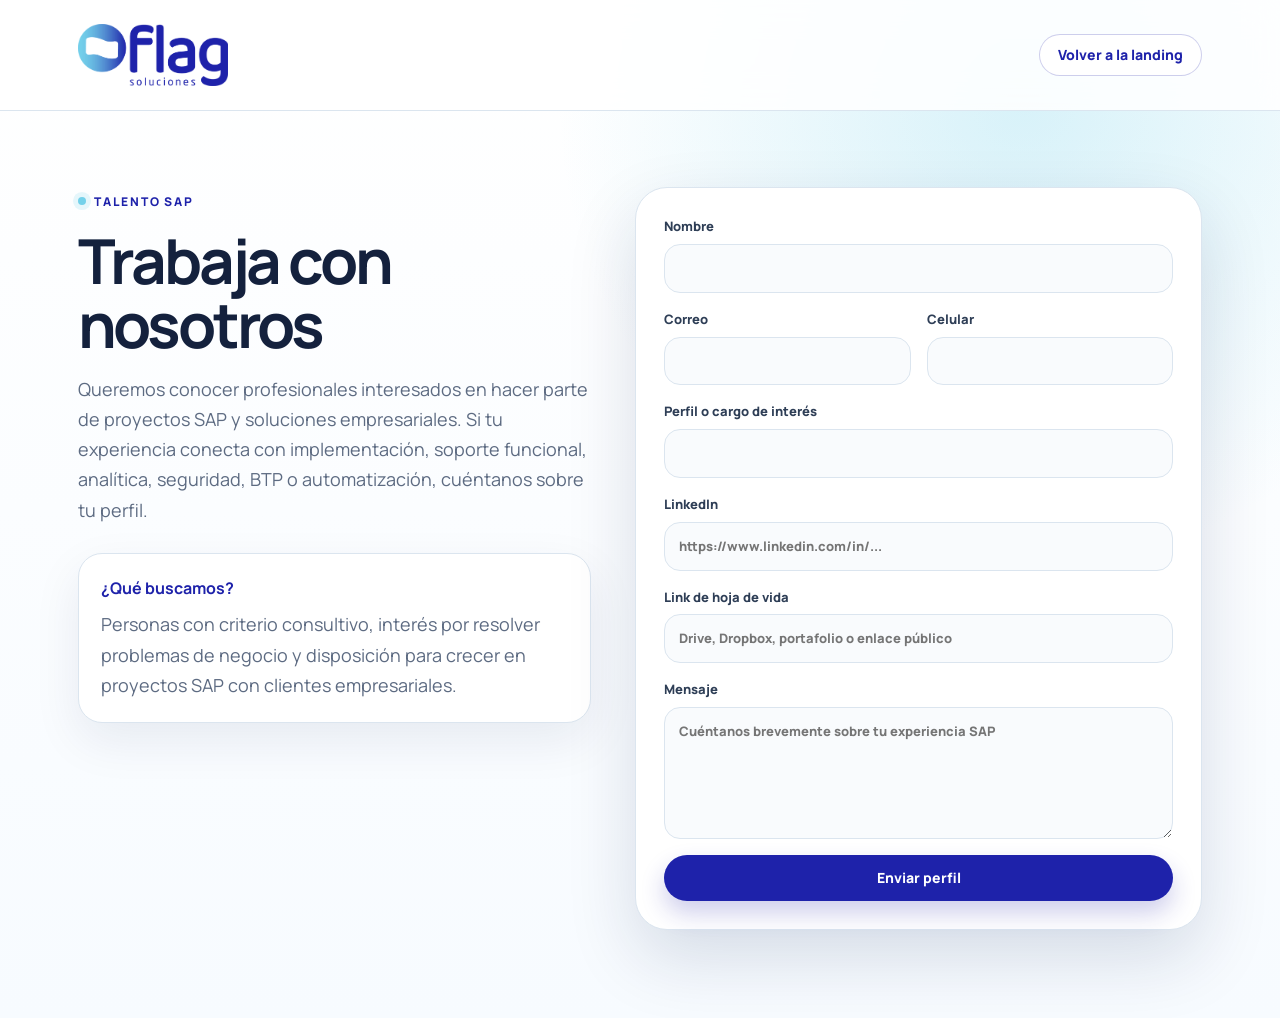
==== trabaja-con-nosotros.html @ 2772a0af "Refactor landing page, update copy & add assets Refactors the landing page structure and updates cop" ====
<!DOCTYPE html>
<html lang="es">
<head>
  <meta charset="UTF-8" />
  <meta name="viewport" content="width=device-width, initial-scale=1" />
  <title>Trabaja con nosotros | FLAG Soluciones</title>
  <meta name="description" content="Queremos conocer profesionales interesados en hacer parte de proyectos SAP y soluciones empresariales con FLAG Soluciones." />
  <meta name="theme-color" content="#1e22aa" />
  <link rel="icon" href="assets/flag-logo.png" />
  <link rel="preconnect" href="https://fonts.googleapis.com" />
  <link rel="preconnect" href="https://fonts.gstatic.com" crossorigin />
  <link href="https://fonts.googleapis.com/css2?family=Manrope:wght@400;500;600;700;800&display=swap" rel="stylesheet" />
  <link rel="stylesheet" href="styles.css" />
</head>
<body class="careers-page">
  <header class="careers-header">
    <div class="container">
      <a href="index.html" aria-label="Volver a FLAG Soluciones">
        <img src="assets/flag-logo.png" alt="FLAG Soluciones" />
      </a>
      <a class="btn btn-secondary btn-small" href="index.html#contacto">Volver a la landing</a>
    </div>
  </header>

  <main class="careers-hero">
    <div class="container careers-layout">
      <section class="careers-copy" aria-labelledby="careers-title">
        <span class="eyebrow">Talento SAP</span>
        <h1 id="careers-title">Trabaja con nosotros</h1>
        <p>
          Queremos conocer profesionales interesados en hacer parte de proyectos SAP y soluciones empresariales.
          Si tu experiencia conecta con implementación, soporte funcional, analítica, seguridad, BTP o automatización,
          cuéntanos sobre tu perfil.
        </p>
        <div class="careers-card">
          <strong>¿Qué buscamos?</strong>
          <p>
            Personas con criterio consultivo, interés por resolver problemas de negocio y disposición para crecer
            en proyectos SAP con clientes empresariales.
          </p>
        </div>
      </section>

      <form class="careers-form" id="careers-form">
        <label>
          Nombre
          <input name="nombre" required />
        </label>
        <div class="form-grid">
          <label>
            Correo
            <input type="email" name="correo" required />
          </label>
          <label>
            Celular
            <input name="celular" />
          </label>
        </div>
        <label>
          Perfil o cargo de interés
          <input name="perfil" required />
        </label>
        <label>
          LinkedIn
          <input name="linkedin" type="url" placeholder="https://www.linkedin.com/in/..." />
        </label>
        <label>
          Link de hoja de vida
          <input name="hojaVida" type="url" placeholder="Drive, Dropbox, portafolio o enlace público" />
        </label>
        <label>
          Mensaje
          <textarea name="mensaje" rows="5" placeholder="Cuéntanos brevemente sobre tu experiencia SAP"></textarea>
        </label>
        <div class="form-message success" id="careers-message" hidden>
          Gracias por compartir tu perfil. El equipo de FLAG revisará tu información.
        </div>
        <button class="btn btn-primary" type="submit">Enviar perfil</button>
      </form>
    </div>
  </main>

  <script>
    const form = document.getElementById("careers-form");
    const message = document.getElementById("careers-message");
    form.addEventListener("submit", (event) => {
      event.preventDefault();
      message.hidden = false;
      form.reset();
    });
  </script>
</body>
</html>
---- styles.css ----
/* FLAG Soluciones - Consultoría SAP landing */
:root{
  --brand-blue:#1e22aa;
  --brand-cyan:#74d1ea;
  --brand-orange:#fa6238;
  --brand-yellow:#f7b242;
  --ink:#14213d;
  --muted:#5d6b82;
  --soft:#f5f8fc;
  --soft-blue:#eef3ff;
  --soft-cyan:#eaf8fc;
  --white:#ffffff;
  --navy:#071b4d;
  --line:#dbe5ef;
  --shadow:0 18px 48px rgba(7,27,77,.08);
  --shadow-strong:0 28px 70px rgba(7,27,77,.14);
  --radius-lg:32px;
  --radius-md:22px;
  --container:1180px;
  --font:'Manrope','Inter',Arial,sans-serif;
  --gradient-brand:linear-gradient(135deg,var(--brand-blue),var(--brand-cyan));
  --shadow-soft:0 14px 36px rgba(7,27,77,.08);
  --shadow-elev:0 24px 60px rgba(7,27,77,.16);
  --radius-sm:14px;
}

*{box-sizing:border-box}
html{scroll-behavior:smooth}
body{
  margin:0;
  background:var(--white);
  color:var(--ink);
  font-family:var(--font);
  font-size:16px;
  line-height:1.6;
  overflow-x:hidden;
  -webkit-font-smoothing:antialiased;
}
body.menu-open{overflow:hidden}
img{max-width:100%;display:block}
a{color:inherit;text-decoration:none}
button,input,select,textarea{font:inherit}
button{border:0;background:none;color:inherit;cursor:pointer}

.container{max-width:var(--container);margin:0 auto;padding:0 28px}
.icon{width:20px;height:20px}
.icon-sm{width:15px;height:15px}
.list-icon{width:17px;height:17px;color:var(--brand-blue);flex:0 0 auto;margin-top:4px}

.eyebrow{
  display:inline-flex;
  width:max-content;
  align-items:center;
  gap:8px;
  color:var(--brand-blue);
  font-size:12px;
  font-weight:800;
  letter-spacing:.16em;
  text-transform:uppercase;
}
.eyebrow::before{
  content:"";
  width:8px;
  height:8px;
  border-radius:50%;
  background:var(--brand-cyan);
  box-shadow:0 0 0 5px rgba(116,209,234,.18);
}

.btn{
  display:inline-flex;
  align-items:center;
  justify-content:center;
  gap:9px;
  min-height:46px;
  padding:12px 22px;
  border-radius:999px;
  font-weight:800;
  font-size:14px;
  transition:transform .2s ease,box-shadow .2s ease,background .2s ease,border-color .2s ease;
  white-space:nowrap;
}
.btn:hover{transform:translateY(-2px)}
.btn:hover .icon-sm{transform:translateX(3px)}
.btn .icon-sm{transition:transform .2s ease}
.btn-primary{
  background:var(--brand-blue);
  color:#fff;
  box-shadow:0 12px 24px rgba(30,34,170,.22);
}
.btn-primary:hover{background:#14178d;box-shadow:0 20px 40px rgba(30,34,170,.32)}
.btn-secondary{
  background:#fff;
  color:var(--brand-blue);
  border:1px solid rgba(30,34,170,.22);
}
.btn-secondary:hover{border-color:var(--brand-blue);box-shadow:0 12px 24px rgba(7,27,77,.07)}
.btn-small{min-height:40px;padding:9px 18px}

.site-header{
  position:sticky;
  top:0;
  z-index:50;
  background:rgba(255,255,255,.88);
  backdrop-filter:blur(18px);
  border-bottom:1px solid rgba(219,229,239,.58);
  transition:box-shadow .2s ease,background .2s ease;
}
.site-header.is-scrolled{background:rgba(255,255,255,.95);box-shadow:0 10px 30px rgba(7,27,77,.06)}
.header-inner{
  display:flex;
  align-items:center;
  justify-content:space-between;
  gap:24px;
  min-height:74px;
}
.brand{display:inline-flex;align-items:center;flex:0 0 auto}
.brand img{width:152px;height:auto}
.desktop-nav{
  display:flex;
  align-items:center;
  justify-content:center;
  gap:4px;
  flex:1;
}
.desktop-nav a{
  padding:10px 13px;
  border-radius:999px;
  color:#4c5a70;
  font-size:14px;
  font-weight:750;
  transition:background .2s ease,color .2s ease;
}
.desktop-nav a:hover{background:var(--soft-blue);color:var(--brand-blue)}
.header-actions{display:flex;align-items:center;gap:10px}
.menu-button{
  display:none;
  width:42px;
  height:42px;
  border:1px solid var(--line);
  border-radius:14px;
  background:#fff;
  align-items:center;
  justify-content:center;
}
.mobile-panel{
  position:fixed;
  inset:0;
  z-index:80;
  display:flex;
  flex-direction:column;
  gap:28px;
  padding:26px;
  background:linear-gradient(145deg,var(--navy),var(--brand-blue));
  color:#fff;
  transform:translateX(100%);
  transition:transform .25s ease;
  pointer-events:none;
}
.mobile-panel.is-open{transform:translateX(0);pointer-events:auto}
.mobile-panel-head{display:flex;align-items:center;justify-content:space-between}
.mobile-panel-head img{width:142px;filter:brightness(0) invert(1)}
.mobile-panel nav{display:flex;flex-direction:column;gap:4px}
.mobile-panel nav a{
  padding:15px 4px;
  border-bottom:1px solid rgba(255,255,255,.12);
  font-size:24px;
  font-weight:800;
}

.hero-section{
  position:relative;
  overflow:hidden;
  padding:96px 0 88px;
  background:
    radial-gradient(ellipse 80% 55% at 96% 12%, rgba(116,209,234,.26), transparent 50%),
    radial-gradient(ellipse 50% 70% at 2% 90%, rgba(30,34,170,.09), transparent 50%),
    #fff;
}
.hero-soft-grid{
  position:absolute;
  inset:0;
  background-image:linear-gradient(rgba(30,34,170,.032) 1px,transparent 1px),linear-gradient(90deg,rgba(30,34,170,.032) 1px,transparent 1px);
  background-size:56px 56px;
  mask-image:linear-gradient(180deg,#000,transparent 72%);
  pointer-events:none;
}
.hero-layout{
  position:relative;
  display:grid;
  grid-template-columns:minmax(0,1.08fr) minmax(360px,.92fr);
  gap:60px;
  align-items:center;
}
.hero-layout > *,
.solutions-layout > *,
.about-layout > *,
.contact-layout > *,
.careers-layout > *{min-width:0}
.hero-copy h1{
  margin:18px 0 22px;
  font-size:clamp(42px,5.2vw,68px);
  line-height:1.02;
  letter-spacing:-.05em;
  max-width:850px;
  overflow-wrap:break-word;
}
.hero-copy p{
  max-width:650px;
  margin:0;
  color:var(--muted);
  font-size:19px;
  line-height:1.65;
}
.brand-seal{
  display:inline-flex;
  margin-top:22px;
  padding:8px 14px;
  border-radius:999px;
  background:#fff;
  border:1px solid rgba(116,209,234,.55);
  color:var(--brand-blue);
  font-weight:800;
  box-shadow:0 12px 34px rgba(7,27,77,.06);
}
.hero-ctas{display:flex;gap:12px;flex-wrap:wrap;margin:32px 0 28px}
.trust-row{
  display:flex;
  flex-wrap:wrap;
  gap:8px;
  margin-bottom:0;
}
.trust-row span{
  display:inline-flex;
  align-items:center;
  padding:7px 12px;
  border-radius:10px;
  background:var(--soft);
  border:1px solid var(--line);
  color:#35445d;
  font-size:12.5px;
  font-weight:800;
}

.hero-visual{
  position:relative;
  display:flex;
  flex-direction:column;
  gap:12px;
  min-width:0;
  padding:26px;
  border-radius:32px;
  background:
    radial-gradient(circle at 88% 16%,rgba(116,209,234,.34),transparent 38%),
    radial-gradient(circle at 10% 88%,rgba(30,34,170,.10),transparent 46%),
    linear-gradient(155deg,#e8f2ff 0%,#f0f7ff 55%,#e6f4ff 100%);
  border:1.5px solid rgba(30,34,170,.14);
  box-shadow:0 32px 80px rgba(7,27,77,.12),0 0 0 1px rgba(116,209,234,.18);
  overflow:hidden;
}
.hero-visual::before{
  content:"";
  position:absolute;
  inset:0;
  background-image:linear-gradient(rgba(30,34,170,.04) 1px,transparent 1px),linear-gradient(90deg,rgba(30,34,170,.04) 1px,transparent 1px);
  background-size:44px 44px;
  mask-image:radial-gradient(ellipse at 60% 30%,#000 16%,transparent 68%);
  pointer-events:none;
}
.hero-visual::after{
  content:"";
  position:absolute;
  left:14px;
  right:14px;
  top:0;
  height:3px;
  background:linear-gradient(90deg,var(--brand-blue),var(--brand-cyan) 60%,rgba(116,209,234,.3));
  pointer-events:none;
}
.hero-pillar-card{
  position:relative;
  z-index:1;
  display:flex;
  align-items:flex-start;
  gap:16px;
  padding:18px 20px;
  border-radius:20px;
  background:#fff;
  border:1px solid rgba(30,34,170,.10);
  box-shadow:0 6px 24px rgba(7,27,77,.09),0 1px 3px rgba(7,27,77,.06);
  transition:transform .22s ease,box-shadow .22s ease,border-color .22s ease;
}
.hero-pillar-card:hover{
  transform:translateX(5px);
  border-color:rgba(30,34,170,.22);
  box-shadow:0 14px 40px rgba(7,27,77,.14);
}
.pillar-ico{
  display:flex;
  align-items:center;
  justify-content:center;
  width:44px;
  height:44px;
  border-radius:14px;
  background:var(--soft-blue);
  color:var(--brand-blue);
  flex:0 0 auto;
}
.pillar-ico.cyan{background:var(--soft-cyan);color:#1396b7}
.pillar-ico.spark{
  background:linear-gradient(135deg,var(--brand-blue),#3036d4);
  color:#fff;
}
.pillar-t{
  color:var(--ink);
  font-size:15px;
  font-weight:900;
  line-height:1.2;
}
.pillar-s{
  margin-top:5px;
  color:var(--muted);
  font-size:13px;
  line-height:1.58;
}
.hero-solutions-strip{
  position:relative;
  z-index:1;
  display:flex;
  flex-wrap:wrap;
  gap:8px;
  padding:14px 16px;
  border-radius:16px;
  background:rgba(255,255,255,.68);
  border:1px solid rgba(30,34,170,.12);
  backdrop-filter:blur(8px);
}
.hero-solutions-strip span{
  padding:5px 11px;
  border-radius:999px;
  background:rgba(30,34,170,.07);
  border:1px solid rgba(30,34,170,.14);
  color:var(--brand-blue);
  font-size:12px;
  font-weight:800;
  transition:background .2s ease,border-color .2s ease;
}
.hero-solutions-strip span:hover{background:var(--brand-blue);border-color:var(--brand-blue);color:#fff}
.dash{
  position:relative;
  z-index:2;
  border:1px solid rgba(219,229,239,.88);
  background:rgba(255,255,255,.9);
  box-shadow:0 26px 70px rgba(7,27,77,.16);
  backdrop-filter:blur(18px);
}
.dash-main{
  width:min(100%,470px);
  margin:18px auto 0;
  padding:22px;
  border-radius:32px;
  overflow:hidden;
}
.dash-main::before{
  content:"";
  position:absolute;
  inset:0 0 auto;
  height:5px;
  background:linear-gradient(90deg,var(--brand-blue),var(--brand-cyan),var(--brand-yellow));
}
.dash-head{
  display:flex;
  align-items:flex-start;
  justify-content:space-between;
  gap:16px;
}
.dash-kicker{
  color:var(--brand-blue);
  font-size:11px;
  font-weight:900;
  letter-spacing:.16em;
  text-transform:uppercase;
}
.dash-title{
  margin-top:6px;
  color:var(--navy);
  font-size:24px;
  line-height:1.08;
  font-weight:900;
  letter-spacing:-.04em;
}
.dash-sub{
  margin-top:6px;
  color:#647089;
  font-size:12px;
  font-weight:800;
}
.dash-dots{
  display:flex;
  gap:6px;
  padding-top:4px;
}
.dash-dots span{
  width:8px;
  height:8px;
  border-radius:999px;
  background:#cbd7e6;
}
.dash-dots span:nth-child(1){background:var(--brand-orange)}
.dash-dots span:nth-child(2){background:var(--brand-yellow)}
.dash-dots span:nth-child(3){background:var(--brand-cyan)}
.dash-tabs{
  display:grid;
  grid-template-columns:repeat(4,1fr);
  gap:8px;
  margin:20px 0 18px;
}
.dash-tab{
  display:flex;
  align-items:center;
  justify-content:center;
  min-height:34px;
  border-radius:999px;
  background:#eef5fb;
  color:#4d5c74;
  font-size:11px;
  font-weight:900;
}
.dash-tab.on{
  background:linear-gradient(135deg,var(--brand-blue),#2d31cf);
  color:#fff;
  box-shadow:0 12px 24px rgba(30,34,170,.24);
}
.dash-chart{
  position:relative;
  min-height:232px;
  border-radius:28px;
  background:
    radial-gradient(circle at 78% 24%,rgba(116,209,234,.34),transparent 28%),
    linear-gradient(145deg,#10168a 0%,#071b4d 100%);
  border:1px solid rgba(116,209,234,.28);
  overflow:hidden;
  box-shadow:inset 0 1px 0 rgba(255,255,255,.14);
}
.dash-grid-lines{
  position:absolute;
  inset:0;
  background-image:
    linear-gradient(rgba(255,255,255,.08) 1px,transparent 1px),
    linear-gradient(90deg,rgba(255,255,255,.08) 1px,transparent 1px);
  background-size:42px 42px;
  mask-image:radial-gradient(circle at 50% 50%,#000,transparent 88%);
}
.dash-area-chart{
  position:absolute;
  inset:0;
  width:100%;
  height:100%;
  z-index:1;
}
.dash-area-labels{
  position:absolute;
  bottom:14px;
  left:0;
  right:0;
  display:flex;
  justify-content:space-around;
  padding:0 16px;
  z-index:2;
}
.dash-area-labels span{
  font-size:9px;
  font-weight:900;
  color:rgba(255,255,255,.7);
  letter-spacing:.1em;
  text-transform:uppercase;
}
.dash-rows{
  position:absolute;
  left:24px;
  bottom:24px;
  display:flex;
  align-items:flex-end;
  gap:12px;
  width:48%;
  height:150px;
}
.dash-bar{
  width:24px;
  border-radius:999px 999px 10px 10px;
  background:linear-gradient(180deg,#fff,var(--brand-cyan));
  box-shadow:0 0 28px rgba(116,209,234,.35);
  animation:dashRise .7s ease both;
}
.dash-bar.cyan{background:linear-gradient(180deg,var(--brand-cyan),#3b7cff)}
.dash-orbit{
  position:absolute;
  right:26px;
  top:34px;
  width:172px;
  height:172px;
  border-radius:50%;
  border:1px dashed rgba(255,255,255,.36);
}
.dash-orbit::before{
  content:"";
  position:absolute;
  inset:30px;
  border-radius:50%;
  border:1px solid rgba(116,209,234,.28);
}
.dash-orbit span{
  position:absolute;
  left:50%;
  top:50%;
  transform:translate(-50%,-50%);
  display:flex;
  align-items:center;
  justify-content:center;
  width:74px;
  height:74px;
  border-radius:25px;
  background:#fff;
  color:var(--brand-blue);
  font-weight:900;
  box-shadow:0 18px 34px rgba(0,0,0,.2);
}
.dash-orbit i{
  position:absolute;
  left:var(--x);
  top:var(--y);
  transform:translate(-50%,-50%);
  display:inline-flex;
  align-items:center;
  justify-content:center;
  min-width:48px;
  min-height:30px;
  padding:0 10px;
  border-radius:999px;
  background:rgba(255,255,255,.94);
  color:var(--brand-blue);
  font-size:10px;
  font-style:normal;
  font-weight:900;
  box-shadow:0 12px 28px rgba(0,0,0,.18);
}
.dash-legend{
  display:grid;
  grid-template-columns:1fr 1fr;
  gap:10px;
  margin-top:14px;
}
.dash-legend span{
  display:flex;
  align-items:center;
  min-height:42px;
  padding:10px 12px;
  border-radius:16px;
  background:#f3f8fd;
  color:#31405a;
  font-size:12px;
  font-weight:850;
}
.float{
  position:absolute;
  z-index:3;
  display:flex;
  align-items:center;
  gap:12px;
  width:max-content;
  max-width:290px;
  padding:14px 16px;
  border-radius:22px;
  background:rgba(255,255,255,.94);
  border:1px solid rgba(219,229,239,.9);
  box-shadow:0 22px 56px rgba(7,27,77,.16);
  backdrop-filter:blur(18px);
}
.float-1{left:-22px;top:18px;animation:floatIn .55s ease both}
.float-2{right:-18px;top:118px;animation:floatIn .55s .12s ease both}
.float-3{right:28px;bottom:-24px;animation:floatIn .55s .24s ease both}
.float-ico{
  display:flex;
  align-items:center;
  justify-content:center;
  width:42px;
  height:42px;
  border-radius:16px;
  background:var(--soft-cyan);
  color:var(--brand-blue);
  flex:0 0 auto;
}
.float-ico.ok{
  background:linear-gradient(135deg,#eaf8fc,#ffffff);
  color:#1396b7;
}
.float-ico.warn{
  background:#fff5ec;
  color:var(--brand-orange);
}
.float-ico.ai{
  background:linear-gradient(135deg,var(--brand-blue),#2d31cf);
  color:#fff;
}
.float-t{
  color:var(--navy);
  font-size:13px;
  font-weight:900;
  line-height:1.2;
}
.float-s{
  margin-top:2px;
  color:#68758d;
  font-size:11px;
  font-weight:750;
}
.float-content{flex:1;min-width:0}
.float-bar{
  height:7px;
  margin-top:8px;
  border-radius:999px;
  background:#e6eef7;
  overflow:hidden;
}
.float-bar i{
  display:block;
  width:72%;
  height:100%;
  border-radius:inherit;
  background:linear-gradient(90deg,var(--brand-blue),var(--brand-cyan));
}
.hero-particles{
  position:absolute;
  inset:0;
  pointer-events:none;
  overflow:hidden;
  z-index:0;
}
.particle{
  position:absolute;
  border-radius:50%;
  animation:particleFloat var(--dur,5s) ease-in-out infinite var(--delay,0s);
}
.particle.p1{width:8px;height:8px;background:rgba(116,209,234,.42);top:18%;left:10%;--dur:5.2s;box-shadow:0 0 10px rgba(116,209,234,.5)}
.particle.p2{width:5px;height:5px;background:rgba(30,34,170,.28);top:65%;left:6%;--dur:6.8s;--delay:.9s}
.particle.p3{width:10px;height:10px;background:rgba(116,209,234,.22);top:42%;left:28%;--dur:7.1s;--delay:1.7s}
.particle.p4{width:6px;height:6px;background:rgba(30,34,170,.22);top:75%;right:18%;--dur:5.9s;--delay:2.6s}
.particle.p5{width:9px;height:9px;background:rgba(116,209,234,.30);top:12%;right:24%;--dur:6.4s;--delay:.4s;box-shadow:0 0 8px rgba(116,209,234,.4)}
.particle.p6{width:4px;height:4px;background:rgba(247,178,66,.45);top:52%;right:12%;--dur:4.9s;--delay:3.3s;box-shadow:0 0 6px rgba(247,178,66,.5)}
.particle.p7{width:7px;height:7px;background:rgba(116,209,234,.18);top:85%;left:42%;--dur:6.0s;--delay:1.1s}
.particle.p8{width:3px;height:3px;background:rgba(30,34,170,.35);top:30%;right:42%;--dur:8.2s;--delay:2.0s}
@keyframes particleFloat{
  0%,100%{transform:translateY(0) scale(1)}
  50%{transform:translateY(-18px) scale(1.12)}
}
.sr-init{
  opacity:0;
  transform:translateY(18px);
  transition:opacity .58s ease,transform .58s ease;
}
.sr-vis{opacity:1;transform:none}
.sr-init:nth-child(2){transition-delay:.10s}
.sr-init:nth-child(3){transition-delay:.20s}
.sr-init:nth-child(4){transition-delay:.30s}
.sr-init:nth-child(5){transition-delay:.40s}
.sr-init:nth-child(6){transition-delay:.50s}
@keyframes dashRise{
  from{transform:scaleY(.35);transform-origin:bottom;opacity:.35}
  to{transform:scaleY(1);transform-origin:bottom;opacity:1}
}
@keyframes floatIn{
  from{opacity:0;transform:translateY(12px) scale(.96)}
  to{opacity:1;transform:none}
}

.partner-section{
  position:relative;
  padding:40px 0 52px;
  overflow:hidden;
}
.partner-bg{
  pointer-events:none;
  position:absolute;
  inset:0;
  background:
    radial-gradient(ellipse 100% 80% at 20% 0%, rgba(116,209,234,.18), transparent 50%),
    radial-gradient(ellipse 80% 60% at 100% 100%, rgba(30,34,170,.06), transparent 45%),
    #f7fbff;
}
.partner-card{
  position:relative;
  z-index:1;
  display:grid;
  max-width:640px;
  margin:0 auto;
  grid-template-columns:minmax(0,168px) minmax(0,1fr);
  gap:22px 28px;
  align-items:center;
  background:#fff;
  border:1px solid rgba(30,34,170,.14);
  border-radius:26px;
  box-shadow:0 24px 64px rgba(7,27,77,.13),0 0 0 1px rgba(30,34,170,.06);
  padding:22px 24px;
}
.partner-card::before {
  content: "";
  position: absolute;
  left: 10px;
  right: 10px;
  top: 0px;
  height: 5px;
  border-radius: 26px 26px 0 0;
  background: linear-gradient(90deg, var(--brand-blue), var(--brand-cyan) 60%, var(--brand-yellow));
  opacity: .88;
}
.partner-visual{
  display:flex;
  align-items:center;
  justify-content:center;
}
.partner-badge{
  display:flex;
  width:100%;
  min-height:0;
  flex-direction:column;
  align-items:center;
  justify-content:center;
  border-radius:18px;
  background:linear-gradient(165deg,#fff 0%,#f4f8ff 100%);
  border:1px solid rgba(219,229,239,.95);
  padding:14px 12px;
  box-shadow:0 8px 24px rgba(7,27,77,.06);
  text-align:center;
}
@media (prefers-reduced-motion:no-preference){
  .partner-badge{
    transition:transform .2s ease,box-shadow .2s ease;
  }
  .partner-badge:hover{
    transform:translateY(-2px);
    box-shadow:0 14px 32px rgba(7,27,77,.09);
  }
}
.partner-badge img{
  width:100%;
  max-width:148px;
  height:auto;
  object-fit:contain;
}
.partner-section .partner-copy h2{
  margin:8px 0 10px;
  font-size:clamp(24px,2.6vw,34px);
  line-height:1.1;
  letter-spacing:-.035em;
}
.partner-section .partner-copy p{
  font-size:15px;
  line-height:1.62;
}
.partner-copy h2,.section-heading h2,.about-copy h2,.contact-copy h2{
  margin:12px 0 14px;
  font-size:clamp(30px,3.5vw,48px);
  line-height:1.08;
  letter-spacing:-.04em;
}
.partner-copy p,.section-heading p,.about-copy p,.contact-copy p{
  margin:0;
  color:var(--muted);
  font-size:17px;
  line-height:1.68;
}

.section{padding:88px 0}
.whyflag-section{
  position:relative;
  background:
    radial-gradient(ellipse 80% 55% at 5% 10%,rgba(116,209,234,.18),transparent 48%),
    radial-gradient(ellipse 60% 70% at 95% 95%,rgba(116,209,234,.12),transparent 52%),
    linear-gradient(160deg,#071b4d 0%,#1e22aa 50%,#0a1460 100%);
  color:#fff;
}
.whyflag-section::before{
  content:"";
  position:absolute;
  inset:0;
  background-image:linear-gradient(rgba(255,255,255,.05) 1px,transparent 1px),linear-gradient(90deg,rgba(255,255,255,.05) 1px,transparent 1px);
  background-size:52px 52px;
  mask-image:radial-gradient(ellipse at 50% 50%,#000 22%,transparent 75%);
  pointer-events:none;
}
.whyflag-section .section-heading{position:relative}
.whyflag-section .section-heading h2{color:#fff}
.whyflag-section .section-heading p{color:rgba(255,255,255,.72)}
.whyflag-section .eyebrow{color:var(--brand-cyan)}
.whyflag-section .eyebrow::before{background:var(--brand-cyan);box-shadow:0 0 0 5px rgba(116,209,234,.22)}
.whyflag-grid{
  display:grid;
  grid-template-columns:repeat(3,1fr);
  gap:24px;
}
.whyflag-card{
  position:relative;
  overflow:hidden;
  padding:32px 28px;
  border-radius:24px;
  background:rgba(255,255,255,.08);
  border:1px solid rgba(255,255,255,.14);
  box-shadow:0 4px 20px rgba(0,0,0,.12);
  transition:transform .22s ease,box-shadow .22s ease,background .22s ease,border-color .22s ease;
}
.whyflag-card::before{
  content:"";
  position:absolute;
  left:0;
  right:0;
  top:0;
  height:3px;
  border-radius:24px 24px 0 0;
  background:linear-gradient(90deg,var(--brand-cyan),rgba(255,255,255,.3));
  opacity:.7;
  transition:opacity .22s ease;
}
.whyflag-card h3{color:#fff;margin:0 0 12px;font-size:21px;letter-spacing:-.025em;line-height:1.2}
.whyflag-card p{margin:0;color:rgba(255,255,255,.70);font-size:15px;line-height:1.68}
.whyflag-card:hover{
  transform:translateY(-4px);
  background:rgba(255,255,255,.13);
  border-color:rgba(116,209,234,.40);
  box-shadow:0 20px 52px rgba(0,0,0,.24);
}
.whyflag-card:hover::before{opacity:1}
.whyflag-ico{
  width:52px;
  height:52px;
  display:flex;
  align-items:center;
  justify-content:center;
  border-radius:16px;
  background:rgba(255,255,255,.14);
  color:#fff;
  margin-bottom:20px;
}
.whyflag-card:nth-child(2) .whyflag-ico{background:rgba(116,209,234,.22);color:var(--brand-cyan)}
.whyflag-card:nth-child(3) .whyflag-ico{background:rgba(255,255,255,.18);color:#fff}
.whyflag-ico{
  width:52px;
  height:52px;
  display:flex;
  align-items:center;
  justify-content:center;
  border-radius:16px;
  background:var(--soft-blue);
  color:var(--brand-blue);
  margin-bottom:20px;
}
.whyflag-card h3{margin:0 0 12px;font-size:21px;letter-spacing:-.025em;line-height:1.2}
.whyflag-card p{margin:0;color:var(--muted);font-size:15px;line-height:1.68}
.section-heading{
  max-width:780px;
  margin:0 auto 44px;
  text-align:center;
}
.solutions-section{background:#fff}
.solutions-layout{
  display:grid;
  grid-template-columns:330px 1fr;
  gap:26px;
  align-items:stretch;
}
.solution-tabs{
  display:flex;
  flex-direction:column;
  gap:10px;
}
.solution-tabs button{
  position:relative;
  width:100%;
  text-align:left;
  padding:17px 18px;
  border-radius:20px;
  background:#fff;
  border:1px solid var(--line);
  transition:background .2s ease,border-color .2s ease,transform .2s ease,box-shadow .2s ease;
}
.solution-tabs button:hover{transform:translateY(-2px);box-shadow:0 12px 26px rgba(7,27,77,.06)}
.solution-tabs button.is-active{
  background:var(--brand-blue);
  border-color:var(--brand-blue);
  color:#fff;
  box-shadow:0 16px 34px rgba(30,34,170,.24);
}
.solution-tabs button.is-active::after{
  content:"";
  position:absolute;
  right:18px;
  top:50%;
  transform:translateY(-50%);
  width:6px;
  height:6px;
  border-radius:50%;
  background:var(--brand-cyan);
  box-shadow:0 0 0 4px rgba(116,209,234,.28);
}
.solution-tabs span{display:block;font-weight:900;font-size:16px}
.solution-tabs small{display:block;margin-top:3px;color:inherit;opacity:.72;font-weight:700}
.solution-detail{
  position:relative;
  isolation:isolate;
  overflow:hidden;
  min-height:590px;
  padding:34px;
  border-radius:32px;
  background:
    radial-gradient(circle at top right,rgba(116,209,234,.24),transparent 30%),
    linear-gradient(180deg,#fff,#f8fbff);
  border:1px solid var(--line);
  box-shadow:var(--shadow);
}
.solution-detail::before{
  content:"";
  position:absolute;
  inset:18px 18px auto auto;
  width:190px;
  height:190px;
  border-radius:44px;
  background:linear-gradient(135deg,rgba(30,34,170,.16),rgba(116,209,234,.18));
  filter:blur(.2px);
  transform:rotate(8deg);
  z-index:-1;
}
.solution-detail > *{position:relative;z-index:1}
.solution-detail-top span{
  display:inline-flex;
  padding:6px 11px;
  border-radius:999px;
  background:var(--soft-cyan);
  color:var(--brand-blue);
  font-size:12px;
  font-weight:850;
}
.solution-detail h3{
  margin:18px 0 12px;
  font-size:38px;
  line-height:1.08;
  letter-spacing:-.04em;
}
.solution-detail p{margin:0;color:var(--muted);font-size:17px}
.solution-columns{
  display:grid;
  grid-template-columns:1fr 1fr;
  gap:28px;
  margin-top:32px;
}
.solution-columns h4,.accelerator-detail h4{
  margin:0 0 14px;
  font-size:14px;
  color:#293950;
  letter-spacing:.08em;
  text-transform:uppercase;
}
.check-list{
  list-style:none;
  padding:0;
  margin:0;
  display:flex;
  flex-direction:column;
  gap:10px;
}
.check-list li{
  display:flex;
  align-items:flex-start;
  gap:10px;
  color:#35445d;
  font-weight:700;
}
.chip-list{
  display:flex;
  flex-wrap:wrap;
  gap:8px;
}
.chip-list span{
  display:inline-flex;
  padding:8px 11px;
  border-radius:999px;
  background:#fff;
  border:1px solid var(--line);
  color:#34445d;
  font-size:13px;
  font-weight:800;
}
.chip-list.subtle span{background:var(--soft);font-weight:750}
.tool-box{
  margin-top:22px;
  padding:18px;
  border-radius:20px;
  background:#fff;
  border:1px solid var(--line);
}
.tool-box strong{color:var(--brand-blue);font-size:13px}
.tool-box p{font-size:14px;margin-top:5px}
.inline-link{
  display:inline-flex;
  align-items:center;
  gap:8px;
  margin-top:30px;
  color:var(--brand-blue);
  font-weight:900;
}
.solution-summary-grid{
  display:grid;
  grid-template-columns:repeat(5,1fr);
  gap:12px;
  margin-top:24px;
}
.solution-summary-card{
  text-align:left;
  min-height:156px;
  padding:18px;
  border-radius:22px;
  background:#fff;
  border:1px solid var(--line);
  transition:transform .2s ease,box-shadow .2s ease,border-color .2s ease;
}
.solution-summary-card:hover{transform:translateY(-3px);box-shadow:var(--shadow);border-color:rgba(30,34,170,.22)}
.solution-summary-card strong{display:block;color:var(--brand-blue);font-size:15px;line-height:1.25}
.solution-summary-card span{display:block;margin-top:10px;color:var(--muted);font-size:13px;line-height:1.45}

.services-section{background:linear-gradient(180deg,#eef3ff 0%,#f0f6ff 50%,#eef3ff 100%)}
.services-grid{
  display:grid;
  grid-template-columns:repeat(3,1fr);
  gap:20px;
}
.service-card{
  padding:26px;
  border-radius:28px;
  background:#fff;
  border:1px solid rgba(30,34,170,.09);
  box-shadow:0 6px 24px rgba(7,27,77,.07);
  transition:transform .24s ease,box-shadow .24s ease,border-color .24s ease;
  will-change:transform;
}
.service-card:hover{
  transform:translateY(-6px) scale(1.012);
  box-shadow:0 24px 56px rgba(7,27,77,.12);
  border-color:rgba(30,34,170,.20);
}
.service-card:hover .service-icon{transform:scale(1.12) rotate(-4deg);transition:transform .28s ease}
.service-icon{
  width:54px;
  height:54px;
  display:flex;
  align-items:center;
  justify-content:center;
  border-radius:18px;
  background:var(--soft-cyan);
  color:var(--brand-blue);
  margin-bottom:18px;
  transition:transform .28s ease;
}
.service-card:nth-child(2) .service-icon{background:var(--soft-blue);color:var(--brand-blue)}
.service-card:nth-child(3) .service-icon{background:linear-gradient(135deg,var(--brand-blue),#2d31cf);color:#fff}
.service-card:nth-child(4) .service-icon{background:#fff5ec;color:var(--brand-orange)}
.service-card:nth-child(5) .service-icon{background:linear-gradient(135deg,#0a8fad,var(--brand-cyan));color:#fff}
.service-card:nth-child(6) .service-icon{background:linear-gradient(135deg,var(--brand-orange),var(--brand-yellow));color:#fff}
.service-card h3{margin:0 0 10px;font-size:22px;letter-spacing:-.02em}
.service-card p{margin:0 0 18px;color:var(--muted);font-size:14.5px;line-height:1.62}

.accelerators-section{background:#fff}
.accelerator-grid{
  display:grid;
  grid-template-columns:repeat(5,1fr);
  gap:16px;
}
.accelerator-card{
  position:relative;
  isolation:isolate;
  min-height:330px;
  padding:20px;
  border-radius:26px;
  background:linear-gradient(180deg,#fff,#f9fcff);
  border:1px solid var(--line);
  overflow:hidden;
  transition:transform .22s ease,box-shadow .22s ease,border-color .22s ease;
}
.accelerator-card::before{
  content:"";
  position:absolute;
  inset:auto -42px -58px auto;
  width:150px;
  height:150px;
  border-radius:50%;
  background:radial-gradient(circle,rgba(116,209,234,.28),rgba(30,34,170,.08) 58%,transparent 70%);
  opacity:.75;
  transition:transform .28s ease,opacity .28s ease;
  z-index:-1;
}
.accelerator-card:hover,.accelerator-card.is-open{
  transform:translateY(-4px);
  border-color:rgba(30,34,170,.22);
  box-shadow:var(--shadow);
}
.accelerator-card:hover::before,.accelerator-card.is-open::before{
  opacity:1;
  transform:scale(1.18) translate(-8px,-8px);
}
.accelerator-card button{
  display:flex;
  flex-direction:column;
  align-items:flex-start;
  width:100%;
  min-height:122px;
  text-align:left;
}
.accelerator-card button span{
  display:inline-flex;
  padding:5px 9px;
  border-radius:999px;
  background:var(--soft-cyan);
  color:var(--brand-blue);
  font-size:11px;
  font-weight:900;
  letter-spacing:.1em;
  text-transform:uppercase;
}
.accelerator-card button strong{
  margin-top:14px;
  font-size:20px;
  line-height:1.16;
  letter-spacing:-.025em;
}
.accelerator-card button em{
  margin-top:auto;
  color:var(--brand-blue);
  font-style:normal;
  font-size:13px;
  font-weight:900;
}
.accelerator-card p{margin:12px 0;color:var(--muted);font-size:14px;line-height:1.55}
.accelerator-detail{
  display:grid;
  grid-template-rows:0fr;
  transition:grid-template-rows .25s ease;
}
.accelerator-card.is-open .accelerator-detail{grid-template-rows:1fr}
.accelerator-detail > *{overflow:hidden}
.accelerator-detail ul{
  margin:0;
  padding-left:18px;
  color:#36465d;
  font-size:13px;
  font-weight:700;
}
.accelerator-featured{
  grid-column:span 2;
  background:
    radial-gradient(circle at 86% 14%,rgba(116,209,234,.30),transparent 36%),
    linear-gradient(145deg,#071b4d 0%,#1a1faa 55%,#0d1460 100%);
  border-color:rgba(116,209,234,.34);
  box-shadow:0 24px 70px rgba(7,27,77,.24);
  color:rgba(255,255,255,.92);
}
.accelerator-featured::before{
  background:radial-gradient(circle,rgba(116,209,234,.48),rgba(255,255,255,.04) 56%,transparent 70%);
  width:220px;
  height:220px;
  opacity:1;
}
.accelerator-featured button span{background:rgba(255,255,255,.15);color:rgba(255,255,255,.78)}
.accelerator-featured button em{color:var(--brand-cyan)}
.accelerator-featured > p{color:rgba(255,255,255,.68)}
.accelerator-featured .accelerator-area-labels span{color:rgba(255,255,255,.58)}
.accelerator-featured .accelerator-detail h4{color:rgba(255,255,255,.50)}
.accelerator-featured .accelerator-detail ul{color:rgba(255,255,255,.78)}
.accelerator-featured button strong{font-size:22px;color:#fff}
.accelerator-area-chart{
  width:100%;
  height:72px;
  margin:12px 0 8px;
  border-radius:14px;
  overflow:hidden;
  display:block;
}
.accelerator-area-labels{
  display:flex;
  justify-content:space-between;
  margin-top:4px;
}
.accelerator-area-labels span{
  font-size:9px;
  font-weight:900;
  color:var(--muted);
  letter-spacing:.08em;
  text-transform:uppercase;
}
.form-error-inline{
  margin-top:4px;
  color:#a43d22;
  font-size:12px;
  font-weight:750;
}

.clients-section{
  position:relative;
  overflow:hidden;
  background:
    radial-gradient(circle at 18% 10%,rgba(116,209,234,.30),transparent 32%),
    radial-gradient(circle at 86% 68%,rgba(30,34,170,.16),transparent 36%),
    linear-gradient(180deg,#d8eafe 0%,#e4effe 50%,#d5eaff 100%);
}
.clients-section::before{
  content:"";
  position:absolute;
  inset:0;
  background-image:linear-gradient(rgba(30,34,170,.035) 1px,transparent 1px),linear-gradient(90deg,rgba(30,34,170,.035) 1px,transparent 1px);
  background-size:58px 58px;
  mask-image:radial-gradient(ellipse at center,#000 24%,transparent 78%);
  pointer-events:none;
}
.client-ambient{
  position:absolute;
  border-radius:50%;
  filter:blur(70px);
  pointer-events:none;
  opacity:.7;
}
.client-ambient-one{width:320px;height:320px;background:rgba(116,209,234,.24);left:-100px;top:80px}
.client-ambient-two{width:360px;height:360px;background:rgba(30,34,170,.10);right:-130px;bottom:80px}
.clients-section .container{position:relative;z-index:1}
.clients-heading{
  padding:34px;
  border-radius:34px;
  background:rgba(255,255,255,.78);
  border:1px solid rgba(30,34,170,.12);
  box-shadow:0 24px 60px rgba(7,27,77,.10);
  backdrop-filter:blur(18px);
}
.clients-showcase{
  display:block;
}
.clients-marquee{
  position:relative;
  overflow:hidden;
  padding:32px 0;
  margin-top:28px;
  mask-image:linear-gradient(90deg,transparent,#000 8%,#000 92%,transparent);
  -webkit-mask-image:linear-gradient(90deg,transparent,#000 8%,#000 92%,transparent);
}
.clients-marquee:hover .clients-marquee-track{animation-play-state:paused}
.clients-marquee-track{
  display:flex;
  gap:20px;
  width:max-content;
  animation:clientsScroll 42s linear infinite;
}
.client-card-orbit{
  flex:0 0 auto;
  display:flex;
  flex-direction:column;
  align-items:center;
  justify-content:center;
  gap:10px;
  width:160px;
  padding:20px 14px;
  border-radius:22px;
  background:rgba(255,255,255,.92);
  border:1px solid rgba(219,229,239,.88);
  box-shadow:0 8px 24px rgba(7,27,77,.05);
  transition:transform .24s ease,box-shadow .24s ease,border-color .24s ease;
}
.client-card-orbit:hover{
  transform:translateY(-5px);
  border-color:rgba(116,209,234,.6);
  box-shadow:0 18px 44px rgba(7,27,77,.11);
}
.client-logo-stage{
  display:flex;
  align-items:center;
  justify-content:center;
  width:120px;
  height:60px;
  border-radius:16px;
  background:#fff;
  border:1px solid rgba(219,229,239,.8);
  box-shadow:inset 0 1px 0 rgba(255,255,255,.9);
}
.client-logo-stage img{
  width:100px;
  height:46px;
  object-fit:contain;
  filter:grayscale(1);
  opacity:.62;
  transition:filter .32s ease,opacity .32s ease;
}
.client-card-orbit:hover .client-logo-stage img{
  filter:grayscale(0);
  opacity:1;
}
.client-card-orbit > span{
  color:#273951;
  font-size:11px;
  font-weight:900;
  text-align:center;
  line-height:1.3;
}
.client-halo{display:none}
.logo-placeholder{
  display:flex;
  align-items:center;
  justify-content:center;
  width:100px;
  height:46px;
  border-radius:12px;
  background:linear-gradient(135deg,var(--soft-blue),var(--soft-cyan));
  color:var(--brand-blue);
  font-weight:900;
  font-size:15px;
  letter-spacing:.04em;
  filter:grayscale(1);
  opacity:.62;
  transition:filter .32s ease,opacity .32s ease;
}
.client-card-orbit:hover .logo-placeholder{filter:grayscale(0);opacity:1}
@keyframes clientsScroll{
  from{transform:translateX(0)}
  to{transform:translateX(-50%)}
}
.client-trust-strip{
  display:grid;
  grid-template-columns:repeat(4,1fr);
  gap:14px;
  margin-top:28px;
}
.client-trust-strip div{
  display:flex;
  align-items:center;
  gap:10px;
  min-height:70px;
  padding:16px 18px;
  border-radius:20px;
  background:rgba(255,255,255,.72);
  border:1px solid rgba(219,229,239,.88);
  box-shadow:0 12px 28px rgba(7,27,77,.05);
  color:#34445d;
  font-size:13px;
  font-weight:850;
}
.client-trust-strip svg{color:var(--brand-blue);flex:0 0 auto}

.about-section{
  background:linear-gradient(180deg,#e8f0ff 0%,#eef4ff 50%,#e6f0ff 100%);
}
.about-layout{
  display:grid;
  grid-template-columns:.9fr 1.1fr;
  gap:50px;
  align-items:center;
}
.facts-grid{
  display:grid;
  grid-template-columns:repeat(2,1fr);
  gap:16px;
}
.facts-grid article{
  position:relative;
  overflow:hidden;
  min-height:176px;
  padding:24px;
  border-radius:26px;
  background:rgba(255,255,255,.78);
  border:1px solid rgba(30,34,170,.10);
  transition:transform .22s ease,box-shadow .22s ease,border-color .22s ease;
}
.facts-grid article:hover{transform:translateY(-3px);box-shadow:var(--shadow-soft);border-color:rgba(30,34,170,.16)}
.facts-grid article:nth-child(1),.facts-grid article:nth-child(4){
  background:rgba(255,255,255,.82);
  border-color:rgba(30,34,170,.14);
}
.facts-grid article:nth-child(2),.facts-grid article:nth-child(3){
  background:rgba(255,255,255,.72);
  border-color:rgba(116,209,234,.28);
}
.facts-grid strong{
  display:block;
  color:var(--brand-blue);
  font-size:36px;
  line-height:1;
  letter-spacing:-.04em;
  font-weight:900;
}
.fact-label{
  display:block;
  margin:6px 0 10px;
  color:var(--ink);
  font-size:13px;
  font-weight:900;
  letter-spacing:.04em;
  text-transform:uppercase;
}
.facts-grid span{display:block;color:var(--muted);font-size:14px;line-height:1.55}

.contact-section{
  position:relative;
  overflow:hidden;
  background:
    radial-gradient(circle at 15% 0%,rgba(116,209,234,.28),transparent 32%),
    linear-gradient(135deg,#071b4d 0%,var(--brand-blue) 52%,#218fbd 100%);
  color:#fff;
}
.contact-section::before{
  content:"";
  position:absolute;
  inset:0;
  background-image:linear-gradient(rgba(255,255,255,.06) 1px,transparent 1px),linear-gradient(90deg,rgba(255,255,255,.06) 1px,transparent 1px);
  background-size:52px 52px;
  mask-image:radial-gradient(ellipse at center,#000 20%,transparent 78%);
  pointer-events:none;
}
.contact-shell{
  position:relative;
  isolation:isolate;
  display:grid;
  grid-template-columns:.9fr 1.1fr;
  gap:34px;
  align-items:start;
  padding:34px;
  border-radius:42px;
  background:linear-gradient(145deg,rgba(255,255,255,.12),rgba(255,255,255,.045));
  border:1px solid rgba(255,255,255,.18);
  box-shadow:0 32px 90px rgba(0,0,0,.24);
  backdrop-filter:blur(18px);
}
.contact-glow{
  position:absolute;
  border-radius:50%;
  filter:blur(56px);
  opacity:.78;
  z-index:-1;
  pointer-events:none;
}
.contact-glow-one{width:320px;height:320px;background:rgba(116,209,234,.34);left:-80px;top:-100px}
.contact-glow-two{width:260px;height:260px;background:rgba(250,98,56,.14);right:18%;bottom:-110px}
.contact-copy .eyebrow{color:#fff}
.contact-copy .eyebrow::before{background:var(--brand-cyan);box-shadow:0 0 0 5px rgba(255,255,255,.14)}
.contact-copy h2{color:#fff}
.contact-copy p{color:rgba(255,255,255,.78)}
.contact-route{
  display:grid;
  gap:12px;
  margin-top:28px;
}
.contact-route-card{
  position:relative;
  padding:18px 18px 18px 58px;
  border-radius:22px;
  background:rgba(255,255,255,.10);
  border:1px solid rgba(255,255,255,.16);
  transition:transform .22s ease,background .22s ease,border-color .22s ease;
}
.contact-route-card:hover{
  transform:translateX(5px);
  background:rgba(255,255,255,.15);
  border-color:rgba(116,209,234,.55);
}
.contact-route-card strong{
  position:absolute;
  left:16px;
  top:18px;
  display:flex;
  width:30px;
  height:30px;
  align-items:center;
  justify-content:center;
  border-radius:11px;
  background:#fff;
  color:var(--brand-blue);
  font-size:12px;
  font-weight:900;
}
.contact-route-card h3{
  margin:0 0 4px;
  color:#fff;
  font-size:16px;
  letter-spacing:-.01em;
}
.contact-route-card p{
  margin:0;
  color:rgba(255,255,255,.68);
  font-size:13px;
  line-height:1.5;
}
.contact-note{
  display:flex;
  flex-direction:column;
  gap:7px;
  margin-top:28px;
  padding:22px;
  border-radius:24px;
  background:rgba(255,255,255,.09);
  border:1px solid rgba(255,255,255,.16);
}
.contact-note strong{font-size:14px}
.contact-note span{color:rgba(255,255,255,.72);font-size:14px}
.contact-form{
  position:relative;
  display:flex;
  flex-direction:column;
  gap:18px;
  padding:30px;
  border-radius:34px;
  background:linear-gradient(180deg,#fff 0%,#f8fbff 100%);
  color:var(--ink);
  border:1px solid rgba(255,255,255,.72);
  box-shadow:0 30px 72px rgba(0,0,0,.24);
}
.contact-form::before{
  content:"";
  position:absolute;
  inset:12px 12px auto auto;
  width:110px;
  height:110px;
  border-radius:32px;
  background:linear-gradient(135deg,rgba(116,209,234,.24),rgba(30,34,170,.10));
  transform:rotate(8deg);
  pointer-events:none;
}
.contact-form-head{
  position:relative;
  z-index:1;
  padding-bottom:18px;
  border-bottom:1px solid var(--line);
}
.contact-form-head span{
  display:inline-flex;
  padding:6px 10px;
  border-radius:999px;
  background:var(--soft-cyan);
  color:var(--brand-blue);
  font-size:11px;
  font-weight:900;
  letter-spacing:.12em;
  text-transform:uppercase;
}
.contact-form-head h3{
  margin:12px 0 6px;
  max-width:420px;
  font-size:28px;
  line-height:1.12;
  letter-spacing:-.035em;
}
.contact-form-head p{
  margin:0;
  max-width:460px;
  color:var(--muted);
  font-size:14px;
  line-height:1.55;
}
.form-grid{
  display:grid;
  grid-template-columns:1fr 1fr;
  gap:16px;
}
.contact-form label{
  display:flex;
  flex-direction:column;
  gap:7px;
  color:#2e3e56;
  font-size:13px;
  font-weight:850;
}
.contact-form input,.contact-form select,.contact-form textarea{
  width:100%;
  border:1px solid var(--line);
  border-radius:16px;
  background:#f9fbfd;
  color:var(--ink);
  padding:13px 14px;
  outline:none;
  transition:border-color .2s ease,box-shadow .2s ease,background .2s ease;
}
.contact-form textarea{resize:vertical;min-height:132px}
.contact-form input:focus,.contact-form select:focus,.contact-form textarea:focus{
  border-color:var(--brand-blue);
  background:#fff;
  box-shadow:0 0 0 4px rgba(116,209,234,.28);
}
.contact-form .btn{width:max-content}
.form-message{
  padding:13px 14px;
  border-radius:16px;
  font-size:14px;
  font-weight:800;
}
.form-message.success{background:#e9f9ef;color:#176b37;border:1px solid #bfe8cc}
.form-message.error{background:#fff1ed;color:#a43d22;border:1px solid #ffd0c2}
.form-message.loading{background:var(--soft-blue);color:var(--brand-blue)}

.footer{
  background:var(--navy);
  color:rgba(255,255,255,.72);
  padding:58px 0 24px;
}
.footer-grid{
  display:grid;
  grid-template-columns:1.35fr .85fr .85fr 1.1fr;
  gap:38px;
}
.footer img{width:148px;filter:brightness(0) invert(1);margin-bottom:16px}
.footer p{margin:0 0 12px;font-size:14px;line-height:1.6;color:rgba(255,255,255,.68)}
.footer strong{
  display:block;
  margin-bottom:12px;
  color:#fff;
  font-size:13px;
  letter-spacing:.1em;
  text-transform:uppercase;
}
.footer nav{display:flex;flex-direction:column;gap:8px}
.footer a{font-size:14px;color:rgba(255,255,255,.68);transition:color .2s ease}
.footer a:hover{color:var(--brand-cyan)}
.footer-bottom{
  display:flex;
  justify-content:space-between;
  gap:16px;
  flex-wrap:wrap;
  margin-top:38px;
  padding-top:20px;
  border-top:1px solid rgba(255,255,255,.12);
  font-size:12.5px;
  color:rgba(255,255,255,.52);
}

.careers-page{
  background:
    radial-gradient(circle at 80% 10%,rgba(116,209,234,.28),transparent 34%),
    linear-gradient(180deg,#fff,#f7fbff);
  min-height:100vh;
}
.careers-header{
  padding:24px 0;
  border-bottom:1px solid var(--line);
  background:rgba(255,255,255,.86);
  backdrop-filter:blur(16px);
}
.careers-header .container{
  display:flex;
  align-items:center;
  justify-content:space-between;
  gap:20px;
}
.careers-header img{width:150px}
.careers-hero{padding:76px 0 88px}
.careers-layout{
  display:grid;
  grid-template-columns:.95fr 1.05fr;
  gap:44px;
  align-items:start;
}
.careers-copy h1{
  margin:16px 0;
  font-size:clamp(40px,5vw,62px);
  line-height:1.04;
  letter-spacing:-.05em;
}
.careers-copy p{margin:0;color:var(--muted);font-size:18px;line-height:1.68}
.careers-card{
  margin-top:28px;
  padding:22px;
  border-radius:24px;
  background:#fff;
  border:1px solid var(--line);
  box-shadow:var(--shadow);
}
.careers-card strong{display:block;color:var(--brand-blue);margin-bottom:8px}
.careers-form{
  display:flex;
  flex-direction:column;
  gap:16px;
  padding:28px;
  border-radius:32px;
  background:#fff;
  border:1px solid var(--line);
  box-shadow:var(--shadow-strong);
}
.careers-form label{
  display:flex;
  flex-direction:column;
  gap:7px;
  color:#2e3e56;
  font-size:13px;
  font-weight:850;
}
.careers-form input,.careers-form textarea{
  border:1px solid var(--line);
  border-radius:16px;
  background:#f9fbfd;
  padding:13px 14px;
  outline:none;
}
.careers-form input:focus,.careers-form textarea:focus{
  border-color:var(--brand-blue);
  background:#fff;
  box-shadow:0 0 0 4px rgba(116,209,234,.28);
}

@media (max-width:1080px){
  .desktop-nav{display:none}
  .menu-button{display:flex}
  .hero-layout,.partner-card,.solutions-layout,.about-layout,.contact-layout,.contact-shell,.careers-layout{grid-template-columns:1fr}
  .whyflag-grid{grid-template-columns:1fr 1fr}
  .partner-section{padding:36px 0 48px}
  .partner-card{
    max-width:min(100%,480px);
    margin:0 auto;
    gap:18px;
    padding:20px;
  }
  .partner-visual{justify-content:center}
  .solution-summary-grid,.clients-grid{grid-template-columns:repeat(3,1fr)}
  .services-grid{grid-template-columns:repeat(2,1fr)}
  .accelerator-grid{grid-template-columns:repeat(2,1fr)}
  .accelerator-featured{grid-column:span 2}
  .client-trust-strip{grid-template-columns:repeat(2,1fr)}
  .footer-grid{grid-template-columns:1fr 1fr}
}

@media (max-width:720px){
  .container{padding:0 20px}
  .section{padding:64px 0}
  .hero-section{padding:60px 0 52px}
  .hero-copy h1{font-size:40px}
  .hero-visual{padding:18px;border-radius:24px}
  .hero-copy p,.section-heading p,.partner-copy p,.about-copy p,.contact-copy p{font-size:16px}
  .hero-ctas,.trust-row{align-items:stretch}
  .hero-ctas .btn{width:100%}
  .whyflag-grid{grid-template-columns:1fr}
  .solution-columns,.form-grid,.facts-grid{grid-template-columns:1fr}
  .partner-card{border-radius:0;border-left:0;border-right:0}
  .solution-detail{padding:24px;min-height:auto}
  .solution-detail h3{font-size:30px}
  .solution-summary-grid,.services-grid,.accelerator-grid,.clients-grid,.client-trust-strip,.footer-grid{grid-template-columns:1fr}
  .accelerator-featured{grid-column:span 1}
  .clients-marquee-track{gap:14px}
  .client-card-orbit{width:140px;padding:16px 12px}
  .clients-heading{padding:24px;border-radius:28px}
  .contact-shell{padding:20px;border-radius:30px}
  .contact-route-card{padding-left:54px}
  .contact-form,.careers-form{padding:22px;border-radius:26px}
  .contact-form .btn{width:100%}
  .footer-bottom{flex-direction:column}
}

@media (max-width:560px){
  .brand img{width:136px}
  .header-actions .btn-primary{display:none}
  .hero-copy h1{font-size:36px;line-height:1.08}
}
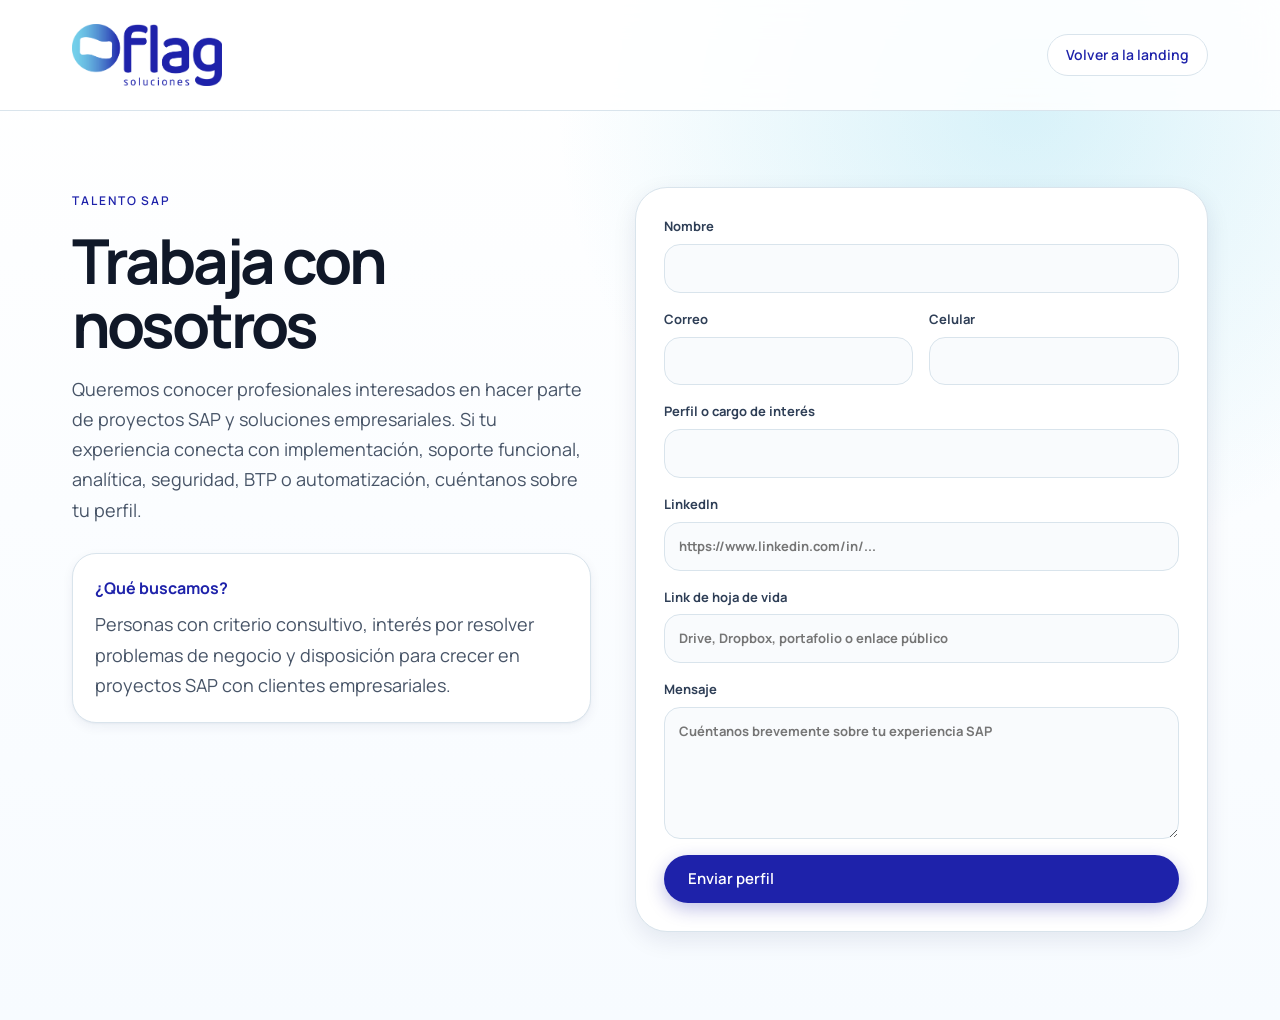
==== commit 951cfe67: "Servicios: progressive disclosure con anime.js; favicon con el icono de marca - Cards de Servicios: " ====
--- a/trabaja-con-nosotros.html
+++ b/trabaja-con-nosotros.html
@@ -6,7 +6,9 @@
   <title>Trabaja con nosotros | FLAG Soluciones</title>
   <meta name="description" content="Queremos conocer profesionales interesados en hacer parte de proyectos SAP y soluciones empresariales con FLAG Soluciones." />
   <meta name="theme-color" content="#1e22aa" />
-  <link rel="icon" href="assets/flag-logo.png" />
+  <link rel="icon" type="image/png" sizes="32x32" href="assets/favicon-32.png" />
+  <link rel="icon" type="image/png" sizes="192x192" href="assets/favicon-192.png" />
+  <link rel="apple-touch-icon" href="assets/favicon-180.png" />
   <link rel="preconnect" href="https://fonts.googleapis.com" />
   <link rel="preconnect" href="https://fonts.gstatic.com" crossorigin />
   <link href="https://fonts.googleapis.com/css2?family=Manrope:wght@400;500;600;700;800&display=swap" rel="stylesheet" />
--- a/styles.css
+++ b/styles.css
@@ -1,1635 +1,673 @@
-/* FLAG Soluciones - Consultoría SAP landing */
+/* ===== FLAG SOLUCIONES v3 — REDISEÑO COMPLETO ===== */
 :root{
-  --brand-blue:#1e22aa;
-  --brand-cyan:#74d1ea;
-  --brand-orange:#fa6238;
-  --brand-yellow:#f7b242;
-  --ink:#14213d;
-  --muted:#5d6b82;
-  --soft:#f5f8fc;
-  --soft-blue:#eef3ff;
-  --soft-cyan:#eaf8fc;
-  --white:#ffffff;
-  --navy:#071b4d;
-  --line:#dbe5ef;
-  --shadow:0 18px 48px rgba(7,27,77,.08);
-  --shadow-strong:0 28px 70px rgba(7,27,77,.14);
-  --radius-lg:32px;
-  --radius-md:22px;
-  --container:1180px;
-  --font:'Manrope','Inter',Arial,sans-serif;
-  --gradient-brand:linear-gradient(135deg,var(--brand-blue),var(--brand-cyan));
-  --shadow-soft:0 14px 36px rgba(7,27,77,.08);
-  --shadow-elev:0 24px 60px rgba(7,27,77,.16);
-  --radius-sm:14px;
-}
-
-*{box-sizing:border-box}
-html{scroll-behavior:smooth}
-body{
-  margin:0;
-  background:var(--white);
-  color:var(--ink);
-  font-family:var(--font);
-  font-size:16px;
-  line-height:1.6;
-  overflow-x:hidden;
-  -webkit-font-smoothing:antialiased;
-}
-body.menu-open{overflow:hidden}
+  --blue:#1E22AA; --blue-2:#3766D8; --cyan:#74D1EA; --navy:#071B4D;
+  --orange:#FA6238; --yellow:#F7B242;
+  --bg:#F8FAFC; --white:#FFFFFF; --ink:#101828; --slate:#475467; --border:#D9E4EC;
+  --cyan-s:#EAF8FC; --blue-s:#EEF2FF;
+  --g-primary:linear-gradient(135deg,#1E22AA 0%,#3766D8 50%,#74D1EA 100%);
+  --g-dark:radial-gradient(circle at 18% 22%,rgba(116,209,234,.3),transparent 38%),linear-gradient(145deg,#071B4D 0%,#1E22AA 100%);
+  --g-soft:linear-gradient(135deg,rgba(30,34,170,.08) 0%,rgba(116,209,234,.18) 100%);
+  --sh:0 1px 2px rgba(7,27,77,.04),0 4px 12px rgba(7,27,77,.06);
+  --sh-md:0 8px 24px rgba(7,27,77,.09);
+  --sh-lg:0 20px 56px rgba(7,27,77,.12);
+  --r:12px; --r-lg:20px; --r-xl:28px; --r-pill:999px;
+  --w:1200px; --font:'Manrope',system-ui,sans-serif;
+  /* legacy aliases for careers page */
+  --line:var(--border);
+  --shadow:var(--sh);
+  --shadow-strong:var(--sh-md);
+  --brand-blue:var(--blue);
+  --muted:var(--slate);
+}
+*{box-sizing:border-box;margin:0;padding:0}
+html,body{background:var(--bg);color:var(--ink);font-family:var(--font);-webkit-font-smoothing:antialiased;font-size:16px;line-height:1.6;overflow-x:hidden}
 img{max-width:100%;display:block}
 a{color:inherit;text-decoration:none}
-button,input,select,textarea{font:inherit}
-button{border:0;background:none;color:inherit;cursor:pointer}
-
-.container{max-width:var(--container);margin:0 auto;padding:0 28px}
-.icon{width:20px;height:20px}
-.icon-sm{width:15px;height:15px}
-.list-icon{width:17px;height:17px;color:var(--brand-blue);flex:0 0 auto;margin-top:4px}
-
-.eyebrow{
-  display:inline-flex;
-  width:max-content;
-  align-items:center;
-  gap:8px;
-  color:var(--brand-blue);
-  font-size:12px;
-  font-weight:800;
-  letter-spacing:.16em;
-  text-transform:uppercase;
-}
-.eyebrow::before{
-  content:"";
-  width:8px;
-  height:8px;
-  border-radius:50%;
-  background:var(--brand-cyan);
-  box-shadow:0 0 0 5px rgba(116,209,234,.18);
-}
-
-.btn{
-  display:inline-flex;
-  align-items:center;
-  justify-content:center;
-  gap:9px;
-  min-height:46px;
-  padding:12px 22px;
-  border-radius:999px;
-  font-weight:800;
-  font-size:14px;
-  transition:transform .2s ease,box-shadow .2s ease,background .2s ease,border-color .2s ease;
-  white-space:nowrap;
-}
-.btn:hover{transform:translateY(-2px)}
-.btn:hover .icon-sm{transform:translateX(3px)}
-.btn .icon-sm{transition:transform .2s ease}
-.btn-primary{
-  background:var(--brand-blue);
+button{font:inherit;cursor:pointer;border:none;background:none;color:inherit}
+input,textarea,select{font:inherit}
+.wrap{max-width:var(--w);margin:0 auto;padding:0 32px}
+.container{max-width:var(--w);margin:0 auto;padding:0 32px}
+@media(max-width:768px){.wrap{padding:0 20px}.container{padding:0 20px}}
+section{scroll-margin-top:72px}
+.section{padding:96px 0}
+@media(max-width:768px){.section{padding:64px 0}}
+.eyebrow{display:inline-flex;align-items:center;gap:8px;font-size:12px;font-weight:600;letter-spacing:.16em;text-transform:uppercase;color:var(--blue)}
+.eyebrow-dot{width:7px;height:7px;border-radius:99px;background:var(--cyan);box-shadow:0 0 0 3px rgba(116,209,234,.22)}
+h1,h2,h3,h4{letter-spacing:-.025em;line-height:1.1;font-weight:700}
+.gradient-text{background:var(--g-primary);-webkit-background-clip:text;background-clip:text;color:transparent}
+/* ——— buttons ——— */
+.btn{display:inline-flex;align-items:center;gap:8px;border-radius:var(--r-pill);padding:12px 24px;font-size:15px;font-weight:600;transition:all .22s;white-space:nowrap;cursor:pointer}
+.btn-sm,.btn-small{padding:9px 18px;font-size:14px}
+.btn-primary{background:var(--blue);color:#fff;box-shadow:0 6px 18px rgba(30,34,170,.28)}
+.btn-primary:hover{background:linear-gradient(135deg,#1E22AA,#3766D8 60%,#74D1EA);transform:translateY(-1px);box-shadow:0 10px 24px rgba(30,34,170,.36)}
+.btn-secondary{background:#fff;color:var(--blue);border:1.5px solid var(--border)}
+.btn-secondary:hover{border-color:var(--blue);background:var(--blue-s)}
+.btn-outline-light{background:transparent;color:#fff;border:1.5px solid rgba(255,255,255,.34)}
+.btn-outline-light:hover{background:rgba(255,255,255,.1);border-color:#fff}
+.btn-dark{background:#fff;color:var(--navy);font-weight:700}
+.btn-dark:hover{transform:translateY(-1px);box-shadow:0 8px 20px rgba(0,0,0,.15)}
+.btn svg{flex-shrink:0;transition:transform .22s}
+.btn:hover svg.arr{transform:translateX(3px)}
+.btn:active{transform:scale(.97)!important}
+/* ——— header ——— */
+.header{position:sticky;top:0;z-index:60;background:rgba(255,255,255,.88);backdrop-filter:blur(20px);-webkit-backdrop-filter:blur(20px);border-bottom:1px solid transparent;transition:all .25s}
+.header.scrolled{background:rgba(255,255,255,.95);border-bottom-color:var(--border);box-shadow:0 2px 16px rgba(7,27,77,.05)}
+.hdr{display:flex;align-items:center;height:68px;gap:32px}
+.hdr-logo{display:flex;align-items:center;flex-shrink:0}
+.hdr-logo img{height:36px;width:auto}
+.hdr-nav{display:flex;gap:2px;flex:1;justify-content:center}
+.hdr-nav a{padding:8px 15px;border-radius:8px;font-size:14.5px;font-weight:500;color:var(--slate);transition:all .15s;position:relative}
+.hdr-nav a:hover{color:var(--blue);background:var(--blue-s)}
+.hdr-nav a.on{color:var(--blue);font-weight:600}
+.hdr-nav a.on::after{content:"";position:absolute;left:15px;right:15px;bottom:4px;height:2px;background:var(--blue);border-radius:2px}
+.hdr-cta{display:flex;gap:10px;align-items:center;flex-shrink:0}
+.hdr-cta .btn-sm{padding:9px 20px}
+.ham{display:none;width:42px;height:42px;border-radius:10px;border:1px solid var(--border);background:#fff;align-items:center;justify-content:center}
+.ham svg{width:18px;height:18px}
+@media(max-width:1024px){.hdr-nav{display:none}}
+@media(max-width:640px){.ham{display:inline-flex}.hdr-cta .btn{display:none}}
+/* ——— mobile menu ——— */
+.mmenu-backdrop{position:fixed;inset:0;z-index:69;background:rgba(0,6,30,.5);backdrop-filter:blur(4px);-webkit-backdrop-filter:blur(4px);opacity:0;pointer-events:none;transition:opacity .3s}
+.mmenu-backdrop.open{opacity:1;pointer-events:auto}
+.mmenu{position:fixed;top:0;right:0;bottom:0;z-index:70;width:min(320px,88vw);background:linear-gradient(160deg,#071b4d 0%,#0c1f6b 55%,#1a1060 100%);display:flex;flex-direction:column;padding:26px 22px 32px;transform:translateX(105%);transition:transform .32s cubic-bezier(.4,0,.2,1);box-shadow:-12px 0 56px rgba(0,0,0,.5);overflow-y:auto}
+.mmenu.open{transform:translateX(0)}
+.mmenu-head{display:flex;justify-content:space-between;align-items:center;margin-bottom:28px;padding-bottom:20px;border-bottom:1px solid rgba(255,255,255,.1)}
+.mmenu-head img{height:30px;filter:brightness(0) invert(1)}
+.mmenu-head button{width:36px;height:36px;border-radius:10px;background:rgba(255,255,255,.1);display:flex;align-items:center;justify-content:center;transition:background .15s}
+.mmenu-head button:hover{background:rgba(255,255,255,.18)}
+.mmenu nav{display:flex;flex-direction:column;gap:2px;flex:1}
+.mmenu nav a{color:rgba(255,255,255,.82);font-size:16px;font-weight:600;padding:13px 14px;border-radius:10px;letter-spacing:.01em;transition:background .15s,color .15s;display:flex;align-items:center;justify-content:space-between}
+.mmenu nav a::after{content:'';width:6px;height:6px;border-right:1.5px solid rgba(255,255,255,.35);border-top:1.5px solid rgba(255,255,255,.35);transform:rotate(45deg);flex-shrink:0}
+.mmenu nav a:hover{background:rgba(255,255,255,.1);color:#fff}
+.mmenu-cta{margin-top:24px;padding-top:20px;border-top:1px solid rgba(255,255,255,.1);display:flex;flex-direction:column;gap:10px}
+/* ——— hero ——— */
+.hero{padding:88px 0 96px;background:#fff;overflow:hidden;position:relative}
+.hero::before{content:"";position:absolute;top:-180px;right:-180px;width:640px;height:640px;background:radial-gradient(circle,rgba(116,209,234,.22),transparent 65%);pointer-events:none}
+.hero::after{content:"";position:absolute;bottom:-120px;left:-100px;width:420px;height:420px;background:radial-gradient(circle,rgba(30,34,170,.08),transparent 65%);pointer-events:none}
+.hero-grid-bg{position:absolute;inset:0;background-image:radial-gradient(circle,rgba(30,34,170,.06) 1px,transparent 1px);background-size:32px 32px;mask-image:radial-gradient(ellipse at center,#000 30%,transparent 70%);-webkit-mask-image:radial-gradient(ellipse at center,#000 30%,transparent 70%);pointer-events:none}
+.hero-wrap{position:relative;z-index:2;display:grid;grid-template-columns:1fr 1fr;gap:64px;align-items:center}
+@media(max-width:960px){.hero-wrap{grid-template-columns:1fr;gap:48px}.hero{padding:64px 0 72px}}
+.hero-badge{display:inline-flex;align-items:center;gap:8px;background:linear-gradient(135deg,var(--blue-s),var(--cyan-s));border:1px solid rgba(116,209,234,.4);border-radius:var(--r-pill);padding:7px 14px;font-size:12.5px;font-weight:600;color:var(--blue);margin-bottom:24px}
+.hero-badge-dot{width:7px;height:7px;border-radius:99px;background:var(--cyan);animation:pulse 2s ease-in-out infinite}
+@keyframes pulse{0%,100%{opacity:1;box-shadow:0 0 0 0 rgba(116,209,234,.5)}50%{opacity:.7;box-shadow:0 0 0 5px transparent}}
+.hero h1{font-size:clamp(36px,4.8vw,58px);line-height:1.04;letter-spacing:-.04em;margin-bottom:22px;color:var(--navy)}
+.hero-sub{font-size:18px;line-height:1.58;color:var(--slate);max-width:540px;margin-bottom:34px}
+.hero-cta{display:flex;gap:12px;flex-wrap:wrap;margin-bottom:40px}
+.hero-trust{display:flex;flex-wrap:wrap;gap:10px}
+.trust-chip{display:inline-flex;align-items:center;gap:7px;font-size:13px;font-weight:500;color:var(--slate);background:var(--bg);border:1px solid var(--border);border-radius:var(--r-pill);padding:7px 13px}
+.trust-chip svg{color:var(--blue);flex-shrink:0}
+/* ——— hero ecosystem (alternate visual variant) ——— */
+.eco-wrap{background:linear-gradient(145deg,#EEF2FF 0%,#EAF8FC 100%);border-radius:var(--r-xl);padding:24px;position:relative;overflow:hidden}
+.eco-wrap::before{content:"";position:absolute;inset:0;background-image:linear-gradient(rgba(30,34,170,.06) 1px,transparent 1px),linear-gradient(90deg,rgba(30,34,170,.06) 1px,transparent 1px);background-size:28px 28px;pointer-events:none}
+.eco-label{font-size:11px;font-weight:600;letter-spacing:.12em;text-transform:uppercase;color:var(--blue);opacity:.7;margin-bottom:14px;position:relative}
+.eco-grid{display:grid;grid-template-columns:1fr 1fr;gap:10px;position:relative;margin-bottom:14px}
+.eco-card{background:#fff;border:1px solid rgba(30,34,170,.12);border-radius:var(--r);padding:16px;display:flex;gap:12px;align-items:flex-start;transition:all .25s;cursor:default}
+.eco-card:hover{border-color:var(--blue);box-shadow:0 6px 18px rgba(30,34,170,.12);transform:translateY(-2px)}
+.eco-ico{width:36px;height:36px;border-radius:10px;display:flex;align-items:center;justify-content:center;flex-shrink:0}
+.eco-card:nth-child(1) .eco-ico{background:linear-gradient(135deg,#E0F5F0,#B8EBD8);color:#0F7B5A}
+.eco-card:nth-child(2) .eco-ico{background:linear-gradient(135deg,#EEF2FF,#D8DCFF);color:var(--blue)}
+.eco-card:nth-child(3) .eco-ico{background:linear-gradient(135deg,#EAF8FC,#C8EEFA);color:#0882AA}
+.eco-card:nth-child(4) .eco-ico{background:linear-gradient(135deg,#FFF3E0,#FFD8AA);color:#C06800}
+.eco-card:nth-child(5) .eco-ico{background:linear-gradient(135deg,#EEF2FF,#D8DCFF);color:var(--blue)}
+.eco-card:nth-child(6) .eco-ico{background:linear-gradient(135deg,#FFF0EE,#FFD4CC);color:#B03010}
+.eco-name{font-size:13.5px;font-weight:700;color:var(--navy);line-height:1.2;margin-bottom:2px}
+.eco-desc{font-size:11.5px;color:var(--slate);line-height:1.4}
+.eco-footer{display:flex;gap:8px;flex-wrap:wrap;position:relative}
+.eco-pill{font-size:11.5px;font-weight:600;color:var(--blue);background:#fff;border:1px solid rgba(30,34,170,.15);padding:6px 12px;border-radius:var(--r-pill);letter-spacing:.02em}
+/* ——— silver partner ——— */
+.silver{padding:72px 0;background:linear-gradient(160deg,var(--blue-s) 0%,var(--cyan-s) 55%,#fff 100%);border-top:1px solid rgba(116,209,234,.3)}
+.silver-inner{display:grid;grid-template-columns:auto 1fr;gap:56px;align-items:center;background:linear-gradient(135deg,var(--blue-s),var(--cyan-s));border:1px solid rgba(116,209,234,.4);border-radius:var(--r-xl);padding:48px 56px;position:relative;overflow:hidden}
+.silver-inner::after{content:"";position:absolute;bottom:-80px;right:-80px;width:220px;height:220px;background:radial-gradient(circle,rgba(116,209,234,.2),transparent 60%);border-radius:50%;pointer-events:none}
+@media(max-width:860px){.silver-inner{grid-template-columns:1fr;gap:32px;padding:36px 28px}}
+.silver-badge{display:flex;flex-direction:column;align-items:center;gap:14px;min-width:160px}
+.silver-seal{background:#fff;border-radius:var(--r-xl);padding:24px 28px;box-shadow:0 12px 36px rgba(7,27,77,.1);display:flex;align-items:center;justify-content:center;min-width:180px}
+.silver-seal img{width:140px;height:auto;filter:none;display:block}
+.silver-badge-label{font-size:13px;font-weight:600;color:var(--blue);text-align:center;letter-spacing:.04em}
+.silver h2{font-size:clamp(22px,2.5vw,30px);margin-bottom:12px;color:var(--navy)}
+.silver p{font-size:15.5px;line-height:1.6;color:var(--slate);max-width:640px}
+/* ——— services ——— */
+.services{background:linear-gradient(180deg,#fff 0%,var(--bg) 100%)}
+.svc-grid{display:grid;grid-template-columns:repeat(3,1fr);gap:20px;margin-top:48px}
+@media(max-width:900px){.svc-grid{grid-template-columns:repeat(2,1fr)}}
+@media(max-width:560px){.svc-grid{grid-template-columns:1fr}}
+.svc-card{background:#fff;border:1px solid var(--border);border-radius:var(--r-lg);padding:28px;transition:all .25s;position:relative;overflow:hidden}
+.svc-card::after{content:"";position:absolute;inset:0;background:var(--g-soft);opacity:0;transition:opacity .3s;pointer-events:none}
+.svc-card:hover{transform:translateY(-4px);box-shadow:var(--sh-md);border-color:rgba(30,34,170,.18)}
+.svc-card:hover::after{opacity:1}
+.svc-card>*{position:relative;z-index:1}
+.svc-ico{width:48px;height:48px;border-radius:14px;display:flex;align-items:center;justify-content:center;margin-bottom:18px}
+.svc-ico-1{background:linear-gradient(135deg,#EEF2FF,#D8DCFF);color:var(--blue)}
+.svc-ico-2{background:linear-gradient(135deg,#EAF8FC,#C8EEFA);color:#0882AA}
+.svc-ico-3{background:linear-gradient(135deg,#E0F5F0,#B8EBD8);color:#0F7B5A}
+.svc-ico-4{background:linear-gradient(135deg,#EEF2FF,#D8DCFF);color:var(--blue-2)}
+.svc-ico-5{background:linear-gradient(135deg,#FFF0EE,#FFD4CC);color:#B03010}
+.svc-ico-6{background:linear-gradient(135deg,#EEF2FF,#C8D8FF);color:var(--navy)}
+.svc-card h3{font-size:18px;font-weight:700;margin-bottom:8px;color:var(--navy)}
+.svc-card p{font-size:14px;line-height:1.55;color:var(--slate);display:-webkit-box;-webkit-line-clamp:2;-webkit-box-orient:vertical;overflow:hidden}
+.svc-card.open p{-webkit-line-clamp:unset}
+.svc-toggle{display:inline-flex;align-items:center;gap:6px;margin-top:12px;padding:6px 0;background:none;border:none;font:inherit;font-size:13px;font-weight:700;color:var(--blue);cursor:pointer;-webkit-tap-highlight-color:transparent}
+.svc-toggle:focus-visible{outline:2px solid var(--blue);outline-offset:3px;border-radius:4px}
+.svc-toggle-ico{transition:transform .25s ease;flex-shrink:0}
+.svc-toggle-ico.open{transform:rotate(180deg)}
+.svc-detail{height:0;overflow:hidden}
+.svc-detail-inner{padding-top:2px}
+.svc-tag{display:inline-block;font-size:11px;font-weight:600;letter-spacing:.08em;text-transform:uppercase;color:var(--blue);background:var(--blue-s);padding:4px 10px;border-radius:var(--r-pill);margin-top:14px}
+.svc-card::before{content:"";position:absolute;top:0;left:0;right:0;height:3px;background:var(--g-primary);transform:scaleX(0);transform-origin:left;transition:transform .32s ease;border-radius:var(--r-lg) var(--r-lg) 0 0}
+.svc-card:hover::before{transform:scaleX(1)}
+/* ——— accelerators ——— */
+.acc{background:var(--bg)}
+.acc-grid{display:flex;gap:16px;margin-top:48px;align-items:stretch}
+@media(max-width:860px){.acc-grid{flex-direction:column}}
+.acc-grid .acc-card{flex:1 1 0;min-width:0;min-height:318px;background-color:#fff;color:var(--navy);border:1px solid var(--border);border-radius:18px;padding:26px 20px;transition:flex-grow .6s cubic-bezier(.22,1,.36,1),background-color .42s ease,border-color .42s ease,box-shadow .42s ease,color .42s ease,border-radius .42s ease,padding .42s ease;cursor:default;overflow:hidden;position:relative;isolation:isolate;display:flex;flex-direction:column;will-change:flex-grow,background-color,color,border-radius}
+.acc-grid .acc-card.featured{flex-grow:3.25;background-color:var(--blue);color:#fff;border-color:transparent;border-radius:28px;padding:30px 28px;box-shadow:var(--sh-lg)}
+.acc-grid .acc-card:not(.featured){box-shadow:0 10px 28px rgba(7,27,77,.06)}
+.acc-card:focus-visible{outline:3px solid rgba(116,209,234,.65);outline-offset:3px}
+.acc-card > :not(.acc-shine){position:relative;z-index:1;opacity:1;visibility:visible}
+.acc-tag{display:inline-flex;align-self:flex-start;max-width:100%;white-space:nowrap;overflow:hidden;font-size:11px;font-weight:600;letter-spacing:.1em;text-transform:uppercase;padding:5px 11px;border-radius:var(--r-pill);background-color:var(--blue-s);color:var(--blue);border:1px solid rgba(30,34,170,.15);margin-bottom:18px;transition:background-color .42s ease,color .42s ease,border-color .42s ease}
+.acc-ico{width:50px;height:50px;flex:0 0 50px;border-radius:16px;display:flex;align-items:center;justify-content:center;margin-bottom:auto;background-color:rgba(255,255,255,0);transition:background-color .42s ease,border-radius .42s ease;position:relative;overflow:hidden}
+.acc-ico::before{content:"";position:absolute;inset:0;background:var(--g-soft);opacity:1;transition:opacity .42s ease}
+.acc-ico svg{position:relative;z-index:1;color:var(--blue);transition:color .42s ease;flex-shrink:0}
+.acc-name{font-size:18px;font-weight:700;letter-spacing:-.02em;margin-top:18px;margin-bottom:8px;color:var(--navy);transition:color .42s ease,font-size .42s ease}
+.acc-desc{font-size:13.5px;line-height:1.55;color:var(--slate);transition:color .42s ease,max-height .5s cubic-bezier(.22,1,.36,1)}
+.acc-grid .acc-card:not(.featured) .acc-desc{display:-webkit-box;-webkit-line-clamp:3;-webkit-box-orient:vertical;overflow:hidden;max-height:64px}
+.acc-grid .acc-card.featured .acc-desc{-webkit-line-clamp:unset;max-height:180px}
+.acc-shine{position:absolute;top:0;left:-100%;width:60%;height:100%;background:linear-gradient(90deg,transparent,rgba(255,255,255,.07),transparent);transform:skewX(-18deg);transition:left .7s;pointer-events:none}
+.acc-card.featured:hover .acc-shine{left:140%}
+.acc-card.featured .acc-name{font-size:20px}
+.acc-card.featured .acc-name{color:#fff}
+.acc-card.featured .acc-desc{color:rgba(255,255,255,.72)}
+.acc-card.featured .acc-tag{background-color:rgba(116,209,234,.18);color:var(--cyan);border-color:rgba(116,209,234,.3)}
+.acc-card.featured .acc-ico{background-color:rgba(255,255,255,.14);border-radius:18px}
+.acc-card.featured .acc-ico::before{opacity:0}
+.acc-card.featured .acc-ico svg{color:#74D1EA}
+@media(max-width:860px){.acc-grid .acc-card{flex:none;min-height:auto}.acc-grid .acc-card.featured{padding:28px 24px}.acc-grid .acc-card:not(.featured) .acc-desc{-webkit-line-clamp:2;max-height:44px}}
+
+/* ---- shared bullet list (Servicios + Productos detail) ---- */
+.card-bullets{list-style:none;display:flex;flex-direction:column;gap:7px;margin-top:12px}
+.card-bullets li{font-size:13px;line-height:1.5;color:var(--slate);display:flex;align-items:flex-start;gap:9px}
+.card-bullets li::before{content:"";width:5px;height:5px;border-radius:99px;background:var(--blue);flex-shrink:0;margin-top:6px}
+.card-bullets li b{color:var(--navy);font-weight:700}
+.acc-card.featured .card-bullets li{color:rgba(255,255,255,.82)}
+.acc-card.featured .card-bullets li b{color:#fff}
+.acc-card.featured .card-bullets li::before{background:var(--cyan)}
+.acc-subtitle{font-size:13px;font-weight:600;color:var(--blue);margin-top:2px;margin-bottom:8px;line-height:1.3}
+.acc-card.featured .acc-subtitle{color:var(--cyan)}
+.acc-note{font-size:12px;font-style:italic;color:var(--slate);margin-top:12px;line-height:1.5;opacity:.85}
+.acc-card.featured .acc-note{color:rgba(255,255,255,.65)}
+
+/* ---- service lines intro strip ---- */
+.svc-lines{display:grid;grid-template-columns:repeat(4,1fr);gap:20px;margin-top:40px;padding-bottom:36px;border-bottom:1px solid var(--border)}
+@media(max-width:900px){.svc-lines{grid-template-columns:repeat(2,1fr)}}
+@media(max-width:560px){.svc-lines{grid-template-columns:1fr}}
+.svc-line{display:flex;gap:12px;align-items:flex-start}
+.svc-line-ico{width:36px;height:36px;border-radius:10px;background:var(--blue-s);color:var(--blue);display:flex;align-items:center;justify-content:center;flex-shrink:0}
+.svc-line-t{font-size:14px;font-weight:700;color:var(--navy);margin-bottom:4px}
+.svc-line-d{font-size:12.5px;line-height:1.5;color:var(--slate)}
+/* ——— nosotros ——— */
+.about{background:linear-gradient(160deg,#fff 0%,rgba(116,209,234,.07) 60%,rgba(30,34,170,.04) 100%);position:relative;overflow:hidden}
+.about::after{content:"";position:absolute;bottom:-120px;left:-80px;width:360px;height:360px;background:radial-gradient(circle,rgba(116,209,234,.12),transparent 60%);pointer-events:none}
+.about-wrap{display:grid;grid-template-columns:1.1fr .9fr;gap:72px;align-items:center}
+@media(max-width:860px){.about-wrap{grid-template-columns:1fr;gap:40px}}
+.about-stats{display:grid;grid-template-columns:1fr 1fr;gap:16px}
+.astat{background:var(--bg);border:1px solid var(--border);border-radius:var(--r-lg);padding:24px;transition:all .22s}
+.astat:hover{border-color:rgba(30,34,170,.2);box-shadow:var(--sh)}
+.astat-val{font-size:36px;font-weight:800;letter-spacing:-.03em;color:var(--navy);line-height:1;margin-bottom:6px}
+.astat-val span{color:var(--blue)}
+.astat-lbl{font-size:13px;color:var(--slate);font-weight:500;line-height:1.35}
+/* ——— footer ——— */
+.footer{background:var(--navy);padding:0 0 24px;position:relative;overflow:hidden}
+.footer::before{content:"";position:absolute;top:-240px;right:-180px;width:520px;height:520px;background:radial-gradient(circle,rgba(116,209,234,.08),transparent 60%);pointer-events:none}
+.footer-wave{line-height:0;margin-top:-2px}
+.footer-wave svg{width:100%;height:48px;display:block}
+.footer-top{display:grid;grid-template-columns:1.6fr 1fr 1fr 1.3fr;gap:48px;padding-top:40px;margin-bottom:32px;position:relative;z-index:1}
+@media(max-width:860px){.footer-top{grid-template-columns:1fr 1fr;gap:32px;padding-top:32px}}
+@media(max-width:540px){.footer-top{grid-template-columns:1fr;gap:28px}}
+.footer-logo{height:30px;filter:brightness(0) invert(1);margin-bottom:14px}
+.footer-tag{font-size:13.5px;color:rgba(255,255,255,.6);line-height:1.55;max-width:300px;margin-bottom:18px}
+.footer-badges{display:flex;flex-wrap:wrap;gap:7px}
+.f-badge{font-size:11px;font-weight:500;letter-spacing:.04em;text-transform:uppercase;color:var(--cyan);background:rgba(116,209,234,.1);border:1px solid rgba(116,209,234,.2);padding:5px 10px;border-radius:var(--r-pill)}
+.f-soc{display:flex;gap:8px;margin-top:16px}
+.f-soc a{width:34px;height:34px;border-radius:9px;border:1px solid rgba(255,255,255,.14);background:rgba(255,255,255,.04);display:flex;align-items:center;justify-content:center;color:#fff;transition:all .2s}
+.f-soc a:hover{background:var(--cyan);border-color:var(--cyan);color:var(--navy);transform:translateY(-2px)}
+.footer-col h5{color:#fff;font-size:12px;font-weight:700;letter-spacing:.1em;text-transform:uppercase;margin-bottom:14px;padding-bottom:8px;position:relative}
+.footer-col h5::after{content:"";position:absolute;left:0;bottom:0;width:20px;height:2px;background:var(--cyan);border-radius:2px}
+.footer-col ul{list-style:none;display:flex;flex-direction:column;gap:9px}
+.footer-col ul a{font-size:13.5px;color:rgba(255,255,255,.6);transition:all .18s;display:inline-block}
+.footer-col ul a:hover{color:var(--cyan);transform:translateX(3px)}
+.f-contact-list{list-style:none;display:flex;flex-direction:column;gap:12px}
+.f-contact-list li{display:flex;gap:10px;font-size:13.5px;color:rgba(255,255,255,.65);line-height:1.5;align-items:flex-start}
+.f-ico{width:26px;height:26px;border-radius:7px;background:rgba(116,209,234,.1);border:1px solid rgba(116,209,234,.18);color:var(--cyan);display:inline-flex;align-items:center;justify-content:center;flex-shrink:0;margin-top:1px}
+.footer-bottom{display:flex;justify-content:space-between;align-items:center;padding-top:20px;border-top:1px solid rgba(255,255,255,.08);font-size:12.5px;color:rgba(255,255,255,.45);gap:16px;flex-wrap:wrap;position:relative;z-index:1}
+.footer-legal{display:flex;gap:14px;align-items:center;flex-wrap:wrap}
+.footer-legal .sep{color:rgba(255,255,255,.22)}
+.footer-bottom a:hover{color:var(--cyan)}
+/* ——— utils ——— */
+.reveal{opacity:0;transform:translateY(16px);transition:opacity .65s ease,transform .65s ease}
+.reveal.in{opacity:1;transform:none}
+/* ——— scroll progress ——— */
+.scroll-progress{position:fixed;top:0;left:0;height:3px;background:var(--g-primary);z-index:200;transition:width .1s linear;pointer-events:none;border-radius:0 2px 2px 0}
+/* ===== HERO VISUAL — dashboard cockpit ===== */
+.hero-visual{position:relative;height:580px;flex-shrink:0}
+@media(max-width:960px){.hero-visual{height:460px;max-width:540px;margin:0 auto}}
+@media(max-width:560px){.hero-visual{height:420px}}
+/* main dashboard card */
+.hv-main{
+  position:absolute;top:24px;left:0;right:40px;
+  background:#fff;border:1px solid var(--border);border-radius:22px;
+  box-shadow:0 24px 56px rgba(7,27,77,.12);padding:20px;
+}
+@media(max-width:560px){.hv-main{right:0;top:0}}
+.hv-head{display:flex;align-items:center;justify-content:space-between;margin-bottom:16px}
+.hv-head-l{display:flex;align-items:center;gap:10px}
+.hv-icon{width:36px;height:36px;border-radius:10px;background:var(--g-primary);display:flex;align-items:center;justify-content:center;color:#fff;flex-shrink:0}
+.hv-title{font-size:13.5px;font-weight:700;color:var(--navy);line-height:1.2}
+.hv-sub{font-size:11px;color:var(--slate);text-transform:uppercase;letter-spacing:.07em;margin-top:1px}
+.hv-status{display:inline-flex;align-items:center;gap:6px;background:rgba(16,185,129,.1);color:#0d9f6e;border:1px solid rgba(16,185,129,.2);border-radius:99px;padding:5px 10px;font-size:11px;font-weight:600}
+.hv-status::before{content:"";width:6px;height:6px;border-radius:50%;background:#10b981;animation:statusPulse 2s ease-in-out infinite;display:inline-block}
+@keyframes statusPulse{0%,100%{opacity:1;box-shadow:0 0 0 0 rgba(16,185,129,.5)}50%{opacity:.7;box-shadow:0 0 0 4px rgba(16,185,129,.0)}}
+/* chart */
+.hv-chart{height:110px;background:linear-gradient(180deg,rgba(116,209,234,.06),transparent);border-radius:12px;position:relative;overflow:hidden;margin-bottom:14px;padding:14px 14px 0}
+.hv-line-svg{position:absolute;inset:0;width:100%;height:100%}
+.hv-bars{display:grid;grid-template-columns:repeat(7,1fr);gap:6px;align-items:flex-end;height:72px;padding:0 4px}
+.hv-bar{border-radius:5px 5px 2px 2px;background:var(--g-primary);opacity:.75;transform-origin:bottom;animation:barIn .8s ease both}
+@keyframes barIn{from{transform:scaleY(0)}to{transform:scaleY(1)}}
+.hv-bar:nth-child(1){animation-delay:.1s}
+.hv-bar:nth-child(2){animation-delay:.18s}
+.hv-bar:nth-child(3){animation-delay:.26s}
+.hv-bar:nth-child(4){animation-delay:.34s;opacity:1;background:linear-gradient(180deg,#74D1EA,#1E22AA)}
+.hv-bar:nth-child(5){animation-delay:.42s}
+.hv-bar:nth-child(6){animation-delay:.50s}
+.hv-bar:nth-child(7){animation-delay:.58s;opacity:.6}
+.hv-stats{display:grid;grid-template-columns:repeat(4,1fr);gap:8px}
+.hv-stat{background:var(--bg);border-radius:10px;padding:10px 12px}
+.hv-stat-v{font-size:16px;font-weight:700;color:var(--navy);letter-spacing:-.02em}
+.hv-stat-l{font-size:10px;color:var(--slate);text-transform:uppercase;letter-spacing:.06em;margin-top:2px}
+/* floating cards */
+.hv-float{
+  position:absolute;background:#fff;border:1px solid var(--border);
+  border-radius:16px;box-shadow:0 8px 28px rgba(7,27,77,.1);
+  padding:12px 14px;display:flex;align-items:center;gap:10px;
+}
+.hv-float.f1{top:0;right:0;animation:floatY 6s ease-in-out infinite}
+.hv-float.f2{top:220px;right:-16px;animation:floatY 7.5s ease-in-out infinite;animation-delay:-2.5s}
+.hv-float.f3{bottom:68px;left:-16px;animation:floatY 5.8s ease-in-out infinite;animation-delay:-1.2s}
+.hv-float.f4{bottom:140px;right:20px;animation:floatY 6.6s ease-in-out infinite;animation-delay:-3.8s}
+@media(max-width:560px){.hv-float.f1{right:0;top:-10px}.hv-float.f2{right:0;top:200px}.hv-float.f3{display:none}.hv-float.f4{display:none}}
+@keyframes floatY{0%,100%{transform:translateY(0)}50%{transform:translateY(-7px)}}
+.hv-float-ico{width:36px;height:36px;border-radius:10px;display:flex;align-items:center;justify-content:center;flex-shrink:0}
+.hv-float-ico.green{background:rgba(16,185,129,.12);color:#0d9f6e}
+.hv-float-ico.blue{background:var(--blue-s);color:var(--blue)}
+.hv-float-ico.orange{background:rgba(250,152,56,.12);color:var(--orange)}
+.hv-float-ico.cyan{background:var(--cyan-s);color:#0882AA}
+.hv-float-t{font-size:12.5px;font-weight:700;color:var(--navy);line-height:1.2}
+.hv-float-s{font-size:11px;color:var(--slate);margin-top:2px;line-height:1.3}
+.hv-float-bar{height:3px;background:var(--border);border-radius:2px;margin-top:6px;overflow:hidden;width:100%}
+.hv-float-bar i{display:block;height:100%;background:var(--g-primary);border-radius:2px;animation:barFill 1.8s ease both;animation-delay:.6s}
+@keyframes barFill{from{width:0}to{width:var(--w,75%)}}
+/* metric strip */
+.hv-strip{
+  position:absolute;bottom:0;left:0;right:40px;
+  background:var(--g-dark);border-radius:18px;padding:18px 20px;
   color:#fff;
-  box-shadow:0 12px 24px rgba(30,34,170,.22);
-}
-.btn-primary:hover{background:#14178d;box-shadow:0 20px 40px rgba(30,34,170,.32)}
-.btn-secondary{
-  background:#fff;
-  color:var(--brand-blue);
-  border:1px solid rgba(30,34,170,.22);
-}
-.btn-secondary:hover{border-color:var(--brand-blue);box-shadow:0 12px 24px rgba(7,27,77,.07)}
-.btn-small{min-height:40px;padding:9px 18px}
-
-.site-header{
-  position:sticky;
-  top:0;
-  z-index:50;
-  background:rgba(255,255,255,.88);
-  backdrop-filter:blur(18px);
-  border-bottom:1px solid rgba(219,229,239,.58);
-  transition:box-shadow .2s ease,background .2s ease;
-}
-.site-header.is-scrolled{background:rgba(255,255,255,.95);box-shadow:0 10px 30px rgba(7,27,77,.06)}
-.header-inner{
-  display:flex;
-  align-items:center;
-  justify-content:space-between;
-  gap:24px;
-  min-height:74px;
-}
-.brand{display:inline-flex;align-items:center;flex:0 0 auto}
-.brand img{width:152px;height:auto}
-.desktop-nav{
-  display:flex;
-  align-items:center;
-  justify-content:center;
-  gap:4px;
-  flex:1;
-}
-.desktop-nav a{
-  padding:10px 13px;
-  border-radius:999px;
-  color:#4c5a70;
-  font-size:14px;
-  font-weight:750;
-  transition:background .2s ease,color .2s ease;
-}
-.desktop-nav a:hover{background:var(--soft-blue);color:var(--brand-blue)}
-.header-actions{display:flex;align-items:center;gap:10px}
-.menu-button{
-  display:none;
-  width:42px;
-  height:42px;
-  border:1px solid var(--line);
-  border-radius:14px;
-  background:#fff;
-  align-items:center;
-  justify-content:center;
-}
-.mobile-panel{
-  position:fixed;
-  inset:0;
-  z-index:80;
-  display:flex;
-  flex-direction:column;
-  gap:28px;
-  padding:26px;
-  background:linear-gradient(145deg,var(--navy),var(--brand-blue));
-  color:#fff;
-  transform:translateX(100%);
-  transition:transform .25s ease;
-  pointer-events:none;
-}
-.mobile-panel.is-open{transform:translateX(0);pointer-events:auto}
-.mobile-panel-head{display:flex;align-items:center;justify-content:space-between}
-.mobile-panel-head img{width:142px;filter:brightness(0) invert(1)}
-.mobile-panel nav{display:flex;flex-direction:column;gap:4px}
-.mobile-panel nav a{
-  padding:15px 4px;
-  border-bottom:1px solid rgba(255,255,255,.12);
-  font-size:24px;
-  font-weight:800;
-}
-
-.hero-section{
-  position:relative;
-  overflow:hidden;
-  padding:96px 0 88px;
-  background:
-    radial-gradient(ellipse 80% 55% at 96% 12%, rgba(116,209,234,.26), transparent 50%),
-    radial-gradient(ellipse 50% 70% at 2% 90%, rgba(30,34,170,.09), transparent 50%),
-    #fff;
-}
-.hero-soft-grid{
-  position:absolute;
-  inset:0;
-  background-image:linear-gradient(rgba(30,34,170,.032) 1px,transparent 1px),linear-gradient(90deg,rgba(30,34,170,.032) 1px,transparent 1px);
-  background-size:56px 56px;
-  mask-image:linear-gradient(180deg,#000,transparent 72%);
-  pointer-events:none;
-}
-.hero-layout{
-  position:relative;
-  display:grid;
-  grid-template-columns:minmax(0,1.08fr) minmax(360px,.92fr);
-  gap:60px;
-  align-items:center;
-}
-.hero-layout > *,
-.solutions-layout > *,
-.about-layout > *,
-.contact-layout > *,
-.careers-layout > *{min-width:0}
-.hero-copy h1{
-  margin:18px 0 22px;
-  font-size:clamp(42px,5.2vw,68px);
-  line-height:1.02;
-  letter-spacing:-.05em;
-  max-width:850px;
-  overflow-wrap:break-word;
-}
-.hero-copy p{
-  max-width:650px;
-  margin:0;
-  color:var(--muted);
-  font-size:19px;
-  line-height:1.65;
-}
-.brand-seal{
-  display:inline-flex;
-  margin-top:22px;
-  padding:8px 14px;
-  border-radius:999px;
-  background:#fff;
-  border:1px solid rgba(116,209,234,.55);
-  color:var(--brand-blue);
-  font-weight:800;
-  box-shadow:0 12px 34px rgba(7,27,77,.06);
-}
-.hero-ctas{display:flex;gap:12px;flex-wrap:wrap;margin:32px 0 28px}
-.trust-row{
-  display:flex;
-  flex-wrap:wrap;
-  gap:8px;
-  margin-bottom:0;
-}
-.trust-row span{
-  display:inline-flex;
-  align-items:center;
-  padding:7px 12px;
-  border-radius:10px;
-  background:var(--soft);
-  border:1px solid var(--line);
-  color:#35445d;
-  font-size:12.5px;
-  font-weight:800;
-}
-
-.hero-visual{
-  position:relative;
-  display:flex;
-  flex-direction:column;
-  gap:12px;
-  min-width:0;
-  padding:26px;
-  border-radius:32px;
-  background:
-    radial-gradient(circle at 88% 16%,rgba(116,209,234,.34),transparent 38%),
-    radial-gradient(circle at 10% 88%,rgba(30,34,170,.10),transparent 46%),
-    linear-gradient(155deg,#e8f2ff 0%,#f0f7ff 55%,#e6f4ff 100%);
-  border:1.5px solid rgba(30,34,170,.14);
-  box-shadow:0 32px 80px rgba(7,27,77,.12),0 0 0 1px rgba(116,209,234,.18);
-  overflow:hidden;
-}
-.hero-visual::before{
-  content:"";
-  position:absolute;
-  inset:0;
-  background-image:linear-gradient(rgba(30,34,170,.04) 1px,transparent 1px),linear-gradient(90deg,rgba(30,34,170,.04) 1px,transparent 1px);
-  background-size:44px 44px;
-  mask-image:radial-gradient(ellipse at 60% 30%,#000 16%,transparent 68%);
-  pointer-events:none;
-}
-.hero-visual::after{
-  content:"";
-  position:absolute;
-  left:14px;
-  right:14px;
-  top:0;
-  height:3px;
-  background:linear-gradient(90deg,var(--brand-blue),var(--brand-cyan) 60%,rgba(116,209,234,.3));
-  pointer-events:none;
-}
-.hero-pillar-card{
-  position:relative;
-  z-index:1;
-  display:flex;
-  align-items:flex-start;
-  gap:16px;
-  padding:18px 20px;
-  border-radius:20px;
-  background:#fff;
-  border:1px solid rgba(30,34,170,.10);
-  box-shadow:0 6px 24px rgba(7,27,77,.09),0 1px 3px rgba(7,27,77,.06);
-  transition:transform .22s ease,box-shadow .22s ease,border-color .22s ease;
-}
-.hero-pillar-card:hover{
-  transform:translateX(5px);
-  border-color:rgba(30,34,170,.22);
-  box-shadow:0 14px 40px rgba(7,27,77,.14);
-}
-.pillar-ico{
-  display:flex;
-  align-items:center;
-  justify-content:center;
-  width:44px;
-  height:44px;
-  border-radius:14px;
-  background:var(--soft-blue);
-  color:var(--brand-blue);
-  flex:0 0 auto;
-}
-.pillar-ico.cyan{background:var(--soft-cyan);color:#1396b7}
-.pillar-ico.spark{
-  background:linear-gradient(135deg,var(--brand-blue),#3036d4);
-  color:#fff;
-}
-.pillar-t{
-  color:var(--ink);
-  font-size:15px;
-  font-weight:900;
-  line-height:1.2;
-}
-.pillar-s{
-  margin-top:5px;
-  color:var(--muted);
-  font-size:13px;
-  line-height:1.58;
-}
-.hero-solutions-strip{
-  position:relative;
-  z-index:1;
-  display:flex;
-  flex-wrap:wrap;
-  gap:8px;
-  padding:14px 16px;
-  border-radius:16px;
-  background:rgba(255,255,255,.68);
-  border:1px solid rgba(30,34,170,.12);
-  backdrop-filter:blur(8px);
-}
-.hero-solutions-strip span{
-  padding:5px 11px;
-  border-radius:999px;
-  background:rgba(30,34,170,.07);
-  border:1px solid rgba(30,34,170,.14);
-  color:var(--brand-blue);
-  font-size:12px;
-  font-weight:800;
-  transition:background .2s ease,border-color .2s ease;
-}
-.hero-solutions-strip span:hover{background:var(--brand-blue);border-color:var(--brand-blue);color:#fff}
-.dash{
-  position:relative;
-  z-index:2;
-  border:1px solid rgba(219,229,239,.88);
-  background:rgba(255,255,255,.9);
-  box-shadow:0 26px 70px rgba(7,27,77,.16);
-  backdrop-filter:blur(18px);
-}
-.dash-main{
-  width:min(100%,470px);
-  margin:18px auto 0;
-  padding:22px;
-  border-radius:32px;
-  overflow:hidden;
-}
-.dash-main::before{
-  content:"";
-  position:absolute;
-  inset:0 0 auto;
-  height:5px;
-  background:linear-gradient(90deg,var(--brand-blue),var(--brand-cyan),var(--brand-yellow));
-}
-.dash-head{
-  display:flex;
-  align-items:flex-start;
-  justify-content:space-between;
-  gap:16px;
-}
-.dash-kicker{
-  color:var(--brand-blue);
-  font-size:11px;
-  font-weight:900;
-  letter-spacing:.16em;
-  text-transform:uppercase;
-}
-.dash-title{
-  margin-top:6px;
-  color:var(--navy);
-  font-size:24px;
-  line-height:1.08;
-  font-weight:900;
-  letter-spacing:-.04em;
-}
-.dash-sub{
-  margin-top:6px;
-  color:#647089;
-  font-size:12px;
-  font-weight:800;
-}
-.dash-dots{
-  display:flex;
-  gap:6px;
-  padding-top:4px;
-}
-.dash-dots span{
-  width:8px;
-  height:8px;
-  border-radius:999px;
-  background:#cbd7e6;
-}
-.dash-dots span:nth-child(1){background:var(--brand-orange)}
-.dash-dots span:nth-child(2){background:var(--brand-yellow)}
-.dash-dots span:nth-child(3){background:var(--brand-cyan)}
-.dash-tabs{
-  display:grid;
-  grid-template-columns:repeat(4,1fr);
-  gap:8px;
-  margin:20px 0 18px;
-}
-.dash-tab{
-  display:flex;
-  align-items:center;
-  justify-content:center;
-  min-height:34px;
-  border-radius:999px;
-  background:#eef5fb;
-  color:#4d5c74;
-  font-size:11px;
-  font-weight:900;
-}
-.dash-tab.on{
-  background:linear-gradient(135deg,var(--brand-blue),#2d31cf);
-  color:#fff;
-  box-shadow:0 12px 24px rgba(30,34,170,.24);
-}
-.dash-chart{
-  position:relative;
-  min-height:232px;
-  border-radius:28px;
-  background:
-    radial-gradient(circle at 78% 24%,rgba(116,209,234,.34),transparent 28%),
-    linear-gradient(145deg,#10168a 0%,#071b4d 100%);
-  border:1px solid rgba(116,209,234,.28);
-  overflow:hidden;
-  box-shadow:inset 0 1px 0 rgba(255,255,255,.14);
-}
-.dash-grid-lines{
-  position:absolute;
-  inset:0;
-  background-image:
-    linear-gradient(rgba(255,255,255,.08) 1px,transparent 1px),
-    linear-gradient(90deg,rgba(255,255,255,.08) 1px,transparent 1px);
-  background-size:42px 42px;
-  mask-image:radial-gradient(circle at 50% 50%,#000,transparent 88%);
-}
-.dash-area-chart{
-  position:absolute;
-  inset:0;
-  width:100%;
-  height:100%;
-  z-index:1;
-}
-.dash-area-labels{
-  position:absolute;
-  bottom:14px;
-  left:0;
-  right:0;
-  display:flex;
-  justify-content:space-around;
-  padding:0 16px;
-  z-index:2;
-}
-.dash-area-labels span{
-  font-size:9px;
-  font-weight:900;
-  color:rgba(255,255,255,.7);
-  letter-spacing:.1em;
-  text-transform:uppercase;
-}
-.dash-rows{
-  position:absolute;
-  left:24px;
-  bottom:24px;
-  display:flex;
-  align-items:flex-end;
-  gap:12px;
-  width:48%;
-  height:150px;
-}
-.dash-bar{
-  width:24px;
-  border-radius:999px 999px 10px 10px;
-  background:linear-gradient(180deg,#fff,var(--brand-cyan));
-  box-shadow:0 0 28px rgba(116,209,234,.35);
-  animation:dashRise .7s ease both;
-}
-.dash-bar.cyan{background:linear-gradient(180deg,var(--brand-cyan),#3b7cff)}
-.dash-orbit{
-  position:absolute;
-  right:26px;
-  top:34px;
-  width:172px;
-  height:172px;
-  border-radius:50%;
-  border:1px dashed rgba(255,255,255,.36);
-}
-.dash-orbit::before{
-  content:"";
-  position:absolute;
-  inset:30px;
-  border-radius:50%;
-  border:1px solid rgba(116,209,234,.28);
-}
-.dash-orbit span{
-  position:absolute;
-  left:50%;
-  top:50%;
-  transform:translate(-50%,-50%);
-  display:flex;
-  align-items:center;
-  justify-content:center;
-  width:74px;
-  height:74px;
-  border-radius:25px;
-  background:#fff;
-  color:var(--brand-blue);
-  font-weight:900;
-  box-shadow:0 18px 34px rgba(0,0,0,.2);
-}
-.dash-orbit i{
-  position:absolute;
-  left:var(--x);
-  top:var(--y);
-  transform:translate(-50%,-50%);
-  display:inline-flex;
-  align-items:center;
-  justify-content:center;
-  min-width:48px;
-  min-height:30px;
-  padding:0 10px;
-  border-radius:999px;
-  background:rgba(255,255,255,.94);
-  color:var(--brand-blue);
-  font-size:10px;
-  font-style:normal;
-  font-weight:900;
-  box-shadow:0 12px 28px rgba(0,0,0,.18);
-}
-.dash-legend{
-  display:grid;
-  grid-template-columns:1fr 1fr;
-  gap:10px;
-  margin-top:14px;
-}
-.dash-legend span{
-  display:flex;
-  align-items:center;
-  min-height:42px;
-  padding:10px 12px;
-  border-radius:16px;
-  background:#f3f8fd;
-  color:#31405a;
-  font-size:12px;
-  font-weight:850;
-}
-.float{
-  position:absolute;
-  z-index:3;
-  display:flex;
-  align-items:center;
-  gap:12px;
-  width:max-content;
-  max-width:290px;
-  padding:14px 16px;
-  border-radius:22px;
-  background:rgba(255,255,255,.94);
-  border:1px solid rgba(219,229,239,.9);
-  box-shadow:0 22px 56px rgba(7,27,77,.16);
-  backdrop-filter:blur(18px);
-}
-.float-1{left:-22px;top:18px;animation:floatIn .55s ease both}
-.float-2{right:-18px;top:118px;animation:floatIn .55s .12s ease both}
-.float-3{right:28px;bottom:-24px;animation:floatIn .55s .24s ease both}
-.float-ico{
-  display:flex;
-  align-items:center;
-  justify-content:center;
-  width:42px;
-  height:42px;
-  border-radius:16px;
-  background:var(--soft-cyan);
-  color:var(--brand-blue);
-  flex:0 0 auto;
-}
-.float-ico.ok{
-  background:linear-gradient(135deg,#eaf8fc,#ffffff);
-  color:#1396b7;
-}
-.float-ico.warn{
-  background:#fff5ec;
-  color:var(--brand-orange);
-}
-.float-ico.ai{
-  background:linear-gradient(135deg,var(--brand-blue),#2d31cf);
-  color:#fff;
-}
-.float-t{
-  color:var(--navy);
-  font-size:13px;
-  font-weight:900;
-  line-height:1.2;
-}
-.float-s{
-  margin-top:2px;
-  color:#68758d;
-  font-size:11px;
-  font-weight:750;
-}
-.float-content{flex:1;min-width:0}
-.float-bar{
-  height:7px;
-  margin-top:8px;
-  border-radius:999px;
-  background:#e6eef7;
-  overflow:hidden;
-}
-.float-bar i{
-  display:block;
-  width:72%;
-  height:100%;
-  border-radius:inherit;
-  background:linear-gradient(90deg,var(--brand-blue),var(--brand-cyan));
-}
-.hero-particles{
-  position:absolute;
-  inset:0;
-  pointer-events:none;
-  overflow:hidden;
-  z-index:0;
-}
-.particle{
-  position:absolute;
-  border-radius:50%;
-  animation:particleFloat var(--dur,5s) ease-in-out infinite var(--delay,0s);
-}
-.particle.p1{width:8px;height:8px;background:rgba(116,209,234,.42);top:18%;left:10%;--dur:5.2s;box-shadow:0 0 10px rgba(116,209,234,.5)}
-.particle.p2{width:5px;height:5px;background:rgba(30,34,170,.28);top:65%;left:6%;--dur:6.8s;--delay:.9s}
-.particle.p3{width:10px;height:10px;background:rgba(116,209,234,.22);top:42%;left:28%;--dur:7.1s;--delay:1.7s}
-.particle.p4{width:6px;height:6px;background:rgba(30,34,170,.22);top:75%;right:18%;--dur:5.9s;--delay:2.6s}
-.particle.p5{width:9px;height:9px;background:rgba(116,209,234,.30);top:12%;right:24%;--dur:6.4s;--delay:.4s;box-shadow:0 0 8px rgba(116,209,234,.4)}
-.particle.p6{width:4px;height:4px;background:rgba(247,178,66,.45);top:52%;right:12%;--dur:4.9s;--delay:3.3s;box-shadow:0 0 6px rgba(247,178,66,.5)}
-.particle.p7{width:7px;height:7px;background:rgba(116,209,234,.18);top:85%;left:42%;--dur:6.0s;--delay:1.1s}
-.particle.p8{width:3px;height:3px;background:rgba(30,34,170,.35);top:30%;right:42%;--dur:8.2s;--delay:2.0s}
-@keyframes particleFloat{
-  0%,100%{transform:translateY(0) scale(1)}
-  50%{transform:translateY(-18px) scale(1.12)}
-}
-.sr-init{
-  opacity:0;
-  transform:translateY(18px);
-  transition:opacity .58s ease,transform .58s ease;
-}
-.sr-vis{opacity:1;transform:none}
-.sr-init:nth-child(2){transition-delay:.10s}
-.sr-init:nth-child(3){transition-delay:.20s}
-.sr-init:nth-child(4){transition-delay:.30s}
-.sr-init:nth-child(5){transition-delay:.40s}
-.sr-init:nth-child(6){transition-delay:.50s}
-@keyframes dashRise{
-  from{transform:scaleY(.35);transform-origin:bottom;opacity:.35}
-  to{transform:scaleY(1);transform-origin:bottom;opacity:1}
-}
-@keyframes floatIn{
-  from{opacity:0;transform:translateY(12px) scale(.96)}
-  to{opacity:1;transform:none}
-}
-
-.partner-section{
-  position:relative;
-  padding:40px 0 52px;
-  overflow:hidden;
-}
-.partner-bg{
-  pointer-events:none;
-  position:absolute;
-  inset:0;
-  background:
-    radial-gradient(ellipse 100% 80% at 20% 0%, rgba(116,209,234,.18), transparent 50%),
-    radial-gradient(ellipse 80% 60% at 100% 100%, rgba(30,34,170,.06), transparent 45%),
-    #f7fbff;
-}
-.partner-card{
-  position:relative;
-  z-index:1;
-  display:grid;
-  max-width:640px;
-  margin:0 auto;
-  grid-template-columns:minmax(0,168px) minmax(0,1fr);
-  gap:22px 28px;
-  align-items:center;
-  background:#fff;
-  border:1px solid rgba(30,34,170,.14);
-  border-radius:26px;
-  box-shadow:0 24px 64px rgba(7,27,77,.13),0 0 0 1px rgba(30,34,170,.06);
-  padding:22px 24px;
-}
-.partner-card::before {
-  content: "";
-  position: absolute;
-  left: 10px;
-  right: 10px;
-  top: 0px;
-  height: 5px;
-  border-radius: 26px 26px 0 0;
-  background: linear-gradient(90deg, var(--brand-blue), var(--brand-cyan) 60%, var(--brand-yellow));
-  opacity: .88;
-}
-.partner-visual{
-  display:flex;
-  align-items:center;
-  justify-content:center;
-}
-.partner-badge{
-  display:flex;
-  width:100%;
-  min-height:0;
-  flex-direction:column;
-  align-items:center;
-  justify-content:center;
-  border-radius:18px;
-  background:linear-gradient(165deg,#fff 0%,#f4f8ff 100%);
-  border:1px solid rgba(219,229,239,.95);
-  padding:14px 12px;
-  box-shadow:0 8px 24px rgba(7,27,77,.06);
-  text-align:center;
-}
-@media (prefers-reduced-motion:no-preference){
-  .partner-badge{
-    transition:transform .2s ease,box-shadow .2s ease;
-  }
-  .partner-badge:hover{
-    transform:translateY(-2px);
-    box-shadow:0 14px 32px rgba(7,27,77,.09);
-  }
-}
-.partner-badge img{
-  width:100%;
-  max-width:148px;
-  height:auto;
-  object-fit:contain;
-}
-.partner-section .partner-copy h2{
-  margin:8px 0 10px;
-  font-size:clamp(24px,2.6vw,34px);
-  line-height:1.1;
-  letter-spacing:-.035em;
-}
-.partner-section .partner-copy p{
-  font-size:15px;
-  line-height:1.62;
-}
-.partner-copy h2,.section-heading h2,.about-copy h2,.contact-copy h2{
-  margin:12px 0 14px;
-  font-size:clamp(30px,3.5vw,48px);
-  line-height:1.08;
-  letter-spacing:-.04em;
-}
-.partner-copy p,.section-heading p,.about-copy p,.contact-copy p{
-  margin:0;
-  color:var(--muted);
-  font-size:17px;
-  line-height:1.68;
-}
-
-.section{padding:88px 0}
-.whyflag-section{
-  position:relative;
-  background:
-    radial-gradient(ellipse 80% 55% at 5% 10%,rgba(116,209,234,.18),transparent 48%),
-    radial-gradient(ellipse 60% 70% at 95% 95%,rgba(116,209,234,.12),transparent 52%),
-    linear-gradient(160deg,#071b4d 0%,#1e22aa 50%,#0a1460 100%);
-  color:#fff;
-}
-.whyflag-section::before{
-  content:"";
-  position:absolute;
-  inset:0;
-  background-image:linear-gradient(rgba(255,255,255,.05) 1px,transparent 1px),linear-gradient(90deg,rgba(255,255,255,.05) 1px,transparent 1px);
-  background-size:52px 52px;
-  mask-image:radial-gradient(ellipse at 50% 50%,#000 22%,transparent 75%);
-  pointer-events:none;
-}
-.whyflag-section .section-heading{position:relative}
-.whyflag-section .section-heading h2{color:#fff}
-.whyflag-section .section-heading p{color:rgba(255,255,255,.72)}
-.whyflag-section .eyebrow{color:var(--brand-cyan)}
-.whyflag-section .eyebrow::before{background:var(--brand-cyan);box-shadow:0 0 0 5px rgba(116,209,234,.22)}
-.whyflag-grid{
-  display:grid;
-  grid-template-columns:repeat(3,1fr);
-  gap:24px;
-}
-.whyflag-card{
-  position:relative;
-  overflow:hidden;
-  padding:32px 28px;
-  border-radius:24px;
-  background:rgba(255,255,255,.08);
-  border:1px solid rgba(255,255,255,.14);
-  box-shadow:0 4px 20px rgba(0,0,0,.12);
-  transition:transform .22s ease,box-shadow .22s ease,background .22s ease,border-color .22s ease;
-}
-.whyflag-card::before{
-  content:"";
-  position:absolute;
-  left:0;
-  right:0;
-  top:0;
-  height:3px;
-  border-radius:24px 24px 0 0;
-  background:linear-gradient(90deg,var(--brand-cyan),rgba(255,255,255,.3));
-  opacity:.7;
-  transition:opacity .22s ease;
-}
-.whyflag-card h3{color:#fff;margin:0 0 12px;font-size:21px;letter-spacing:-.025em;line-height:1.2}
-.whyflag-card p{margin:0;color:rgba(255,255,255,.70);font-size:15px;line-height:1.68}
-.whyflag-card:hover{
-  transform:translateY(-4px);
-  background:rgba(255,255,255,.13);
-  border-color:rgba(116,209,234,.40);
-  box-shadow:0 20px 52px rgba(0,0,0,.24);
-}
-.whyflag-card:hover::before{opacity:1}
-.whyflag-ico{
-  width:52px;
-  height:52px;
-  display:flex;
-  align-items:center;
-  justify-content:center;
-  border-radius:16px;
-  background:rgba(255,255,255,.14);
-  color:#fff;
-  margin-bottom:20px;
-}
-.whyflag-card:nth-child(2) .whyflag-ico{background:rgba(116,209,234,.22);color:var(--brand-cyan)}
-.whyflag-card:nth-child(3) .whyflag-ico{background:rgba(255,255,255,.18);color:#fff}
-.whyflag-ico{
-  width:52px;
-  height:52px;
-  display:flex;
-  align-items:center;
-  justify-content:center;
-  border-radius:16px;
-  background:var(--soft-blue);
-  color:var(--brand-blue);
-  margin-bottom:20px;
-}
-.whyflag-card h3{margin:0 0 12px;font-size:21px;letter-spacing:-.025em;line-height:1.2}
-.whyflag-card p{margin:0;color:var(--muted);font-size:15px;line-height:1.68}
-.section-heading{
-  max-width:780px;
-  margin:0 auto 44px;
-  text-align:center;
-}
-.solutions-section{background:#fff}
-.solutions-layout{
-  display:grid;
-  grid-template-columns:330px 1fr;
-  gap:26px;
-  align-items:stretch;
-}
-.solution-tabs{
-  display:flex;
-  flex-direction:column;
-  gap:10px;
-}
-.solution-tabs button{
-  position:relative;
-  width:100%;
-  text-align:left;
-  padding:17px 18px;
-  border-radius:20px;
-  background:#fff;
-  border:1px solid var(--line);
-  transition:background .2s ease,border-color .2s ease,transform .2s ease,box-shadow .2s ease;
-}
-.solution-tabs button:hover{transform:translateY(-2px);box-shadow:0 12px 26px rgba(7,27,77,.06)}
-.solution-tabs button.is-active{
-  background:var(--brand-blue);
-  border-color:var(--brand-blue);
-  color:#fff;
-  box-shadow:0 16px 34px rgba(30,34,170,.24);
-}
-.solution-tabs button.is-active::after{
-  content:"";
-  position:absolute;
-  right:18px;
-  top:50%;
-  transform:translateY(-50%);
-  width:6px;
-  height:6px;
-  border-radius:50%;
-  background:var(--brand-cyan);
-  box-shadow:0 0 0 4px rgba(116,209,234,.28);
-}
-.solution-tabs span{display:block;font-weight:900;font-size:16px}
-.solution-tabs small{display:block;margin-top:3px;color:inherit;opacity:.72;font-weight:700}
-.solution-detail{
-  position:relative;
-  isolation:isolate;
-  overflow:hidden;
-  min-height:590px;
-  padding:34px;
-  border-radius:32px;
-  background:
-    radial-gradient(circle at top right,rgba(116,209,234,.24),transparent 30%),
-    linear-gradient(180deg,#fff,#f8fbff);
-  border:1px solid var(--line);
-  box-shadow:var(--shadow);
-}
-.solution-detail::before{
-  content:"";
-  position:absolute;
-  inset:18px 18px auto auto;
-  width:190px;
-  height:190px;
-  border-radius:44px;
-  background:linear-gradient(135deg,rgba(30,34,170,.16),rgba(116,209,234,.18));
-  filter:blur(.2px);
-  transform:rotate(8deg);
-  z-index:-1;
-}
-.solution-detail > *{position:relative;z-index:1}
-.solution-detail-top span{
-  display:inline-flex;
-  padding:6px 11px;
-  border-radius:999px;
-  background:var(--soft-cyan);
-  color:var(--brand-blue);
-  font-size:12px;
-  font-weight:850;
-}
-.solution-detail h3{
-  margin:18px 0 12px;
-  font-size:38px;
-  line-height:1.08;
-  letter-spacing:-.04em;
-}
-.solution-detail p{margin:0;color:var(--muted);font-size:17px}
-.solution-columns{
-  display:grid;
-  grid-template-columns:1fr 1fr;
-  gap:28px;
-  margin-top:32px;
-}
-.solution-columns h4,.accelerator-detail h4{
-  margin:0 0 14px;
-  font-size:14px;
-  color:#293950;
-  letter-spacing:.08em;
-  text-transform:uppercase;
-}
-.check-list{
-  list-style:none;
-  padding:0;
-  margin:0;
-  display:flex;
-  flex-direction:column;
-  gap:10px;
-}
-.check-list li{
-  display:flex;
-  align-items:flex-start;
-  gap:10px;
-  color:#35445d;
-  font-weight:700;
-}
-.chip-list{
-  display:flex;
-  flex-wrap:wrap;
-  gap:8px;
-}
-.chip-list span{
-  display:inline-flex;
-  padding:8px 11px;
-  border-radius:999px;
-  background:#fff;
-  border:1px solid var(--line);
-  color:#34445d;
-  font-size:13px;
-  font-weight:800;
-}
-.chip-list.subtle span{background:var(--soft);font-weight:750}
-.tool-box{
-  margin-top:22px;
-  padding:18px;
-  border-radius:20px;
-  background:#fff;
-  border:1px solid var(--line);
-}
-.tool-box strong{color:var(--brand-blue);font-size:13px}
-.tool-box p{font-size:14px;margin-top:5px}
-.inline-link{
-  display:inline-flex;
-  align-items:center;
-  gap:8px;
-  margin-top:30px;
-  color:var(--brand-blue);
-  font-weight:900;
-}
-.solution-summary-grid{
-  display:grid;
-  grid-template-columns:repeat(5,1fr);
-  gap:12px;
-  margin-top:24px;
-}
-.solution-summary-card{
-  text-align:left;
-  min-height:156px;
-  padding:18px;
-  border-radius:22px;
-  background:#fff;
-  border:1px solid var(--line);
-  transition:transform .2s ease,box-shadow .2s ease,border-color .2s ease;
-}
-.solution-summary-card:hover{transform:translateY(-3px);box-shadow:var(--shadow);border-color:rgba(30,34,170,.22)}
-.solution-summary-card strong{display:block;color:var(--brand-blue);font-size:15px;line-height:1.25}
-.solution-summary-card span{display:block;margin-top:10px;color:var(--muted);font-size:13px;line-height:1.45}
-
-.services-section{background:linear-gradient(180deg,#eef3ff 0%,#f0f6ff 50%,#eef3ff 100%)}
-.services-grid{
-  display:grid;
-  grid-template-columns:repeat(3,1fr);
-  gap:20px;
-}
-.service-card{
-  padding:26px;
-  border-radius:28px;
-  background:#fff;
-  border:1px solid rgba(30,34,170,.09);
-  box-shadow:0 6px 24px rgba(7,27,77,.07);
-  transition:transform .24s ease,box-shadow .24s ease,border-color .24s ease;
-  will-change:transform;
-}
-.service-card:hover{
-  transform:translateY(-6px) scale(1.012);
-  box-shadow:0 24px 56px rgba(7,27,77,.12);
-  border-color:rgba(30,34,170,.20);
-}
-.service-card:hover .service-icon{transform:scale(1.12) rotate(-4deg);transition:transform .28s ease}
-.service-icon{
-  width:54px;
-  height:54px;
-  display:flex;
-  align-items:center;
-  justify-content:center;
-  border-radius:18px;
-  background:var(--soft-cyan);
-  color:var(--brand-blue);
-  margin-bottom:18px;
-  transition:transform .28s ease;
-}
-.service-card:nth-child(2) .service-icon{background:var(--soft-blue);color:var(--brand-blue)}
-.service-card:nth-child(3) .service-icon{background:linear-gradient(135deg,var(--brand-blue),#2d31cf);color:#fff}
-.service-card:nth-child(4) .service-icon{background:#fff5ec;color:var(--brand-orange)}
-.service-card:nth-child(5) .service-icon{background:linear-gradient(135deg,#0a8fad,var(--brand-cyan));color:#fff}
-.service-card:nth-child(6) .service-icon{background:linear-gradient(135deg,var(--brand-orange),var(--brand-yellow));color:#fff}
-.service-card h3{margin:0 0 10px;font-size:22px;letter-spacing:-.02em}
-.service-card p{margin:0 0 18px;color:var(--muted);font-size:14.5px;line-height:1.62}
-
-.accelerators-section{background:#fff}
-.accelerator-grid{
-  display:grid;
-  grid-template-columns:repeat(5,1fr);
-  gap:16px;
-}
-.accelerator-card{
-  position:relative;
-  isolation:isolate;
-  min-height:330px;
-  padding:20px;
-  border-radius:26px;
-  background:linear-gradient(180deg,#fff,#f9fcff);
-  border:1px solid var(--line);
-  overflow:hidden;
-  transition:transform .22s ease,box-shadow .22s ease,border-color .22s ease;
-}
-.accelerator-card::before{
-  content:"";
-  position:absolute;
-  inset:auto -42px -58px auto;
-  width:150px;
-  height:150px;
-  border-radius:50%;
-  background:radial-gradient(circle,rgba(116,209,234,.28),rgba(30,34,170,.08) 58%,transparent 70%);
-  opacity:.75;
-  transition:transform .28s ease,opacity .28s ease;
-  z-index:-1;
-}
-.accelerator-card:hover,.accelerator-card.is-open{
-  transform:translateY(-4px);
-  border-color:rgba(30,34,170,.22);
-  box-shadow:var(--shadow);
-}
-.accelerator-card:hover::before,.accelerator-card.is-open::before{
-  opacity:1;
-  transform:scale(1.18) translate(-8px,-8px);
-}
-.accelerator-card button{
-  display:flex;
-  flex-direction:column;
-  align-items:flex-start;
-  width:100%;
-  min-height:122px;
-  text-align:left;
-}
-.accelerator-card button span{
-  display:inline-flex;
-  padding:5px 9px;
-  border-radius:999px;
-  background:var(--soft-cyan);
-  color:var(--brand-blue);
-  font-size:11px;
-  font-weight:900;
-  letter-spacing:.1em;
-  text-transform:uppercase;
-}
-.accelerator-card button strong{
-  margin-top:14px;
-  font-size:20px;
-  line-height:1.16;
-  letter-spacing:-.025em;
-}
-.accelerator-card button em{
-  margin-top:auto;
-  color:var(--brand-blue);
-  font-style:normal;
-  font-size:13px;
-  font-weight:900;
-}
-.accelerator-card p{margin:12px 0;color:var(--muted);font-size:14px;line-height:1.55}
-.accelerator-detail{
-  display:grid;
-  grid-template-rows:0fr;
-  transition:grid-template-rows .25s ease;
-}
-.accelerator-card.is-open .accelerator-detail{grid-template-rows:1fr}
-.accelerator-detail > *{overflow:hidden}
-.accelerator-detail ul{
-  margin:0;
-  padding-left:18px;
-  color:#36465d;
-  font-size:13px;
-  font-weight:700;
-}
-.accelerator-featured{
-  grid-column:span 2;
-  background:
-    radial-gradient(circle at 86% 14%,rgba(116,209,234,.30),transparent 36%),
-    linear-gradient(145deg,#071b4d 0%,#1a1faa 55%,#0d1460 100%);
-  border-color:rgba(116,209,234,.34);
-  box-shadow:0 24px 70px rgba(7,27,77,.24);
-  color:rgba(255,255,255,.92);
-}
-.accelerator-featured::before{
-  background:radial-gradient(circle,rgba(116,209,234,.48),rgba(255,255,255,.04) 56%,transparent 70%);
-  width:220px;
-  height:220px;
-  opacity:1;
-}
-.accelerator-featured button span{background:rgba(255,255,255,.15);color:rgba(255,255,255,.78)}
-.accelerator-featured button em{color:var(--brand-cyan)}
-.accelerator-featured > p{color:rgba(255,255,255,.68)}
-.accelerator-featured .accelerator-area-labels span{color:rgba(255,255,255,.58)}
-.accelerator-featured .accelerator-detail h4{color:rgba(255,255,255,.50)}
-.accelerator-featured .accelerator-detail ul{color:rgba(255,255,255,.78)}
-.accelerator-featured button strong{font-size:22px;color:#fff}
-.accelerator-area-chart{
-  width:100%;
-  height:72px;
-  margin:12px 0 8px;
-  border-radius:14px;
-  overflow:hidden;
-  display:block;
-}
-.accelerator-area-labels{
-  display:flex;
-  justify-content:space-between;
-  margin-top:4px;
-}
-.accelerator-area-labels span{
-  font-size:9px;
-  font-weight:900;
-  color:var(--muted);
-  letter-spacing:.08em;
-  text-transform:uppercase;
-}
-.form-error-inline{
-  margin-top:4px;
-  color:#a43d22;
-  font-size:12px;
-  font-weight:750;
-}
-
-.clients-section{
-  position:relative;
-  overflow:hidden;
-  background:
-    radial-gradient(circle at 18% 10%,rgba(116,209,234,.30),transparent 32%),
-    radial-gradient(circle at 86% 68%,rgba(30,34,170,.16),transparent 36%),
-    linear-gradient(180deg,#d8eafe 0%,#e4effe 50%,#d5eaff 100%);
-}
-.clients-section::before{
-  content:"";
-  position:absolute;
-  inset:0;
-  background-image:linear-gradient(rgba(30,34,170,.035) 1px,transparent 1px),linear-gradient(90deg,rgba(30,34,170,.035) 1px,transparent 1px);
-  background-size:58px 58px;
-  mask-image:radial-gradient(ellipse at center,#000 24%,transparent 78%);
-  pointer-events:none;
-}
-.client-ambient{
-  position:absolute;
-  border-radius:50%;
-  filter:blur(70px);
-  pointer-events:none;
-  opacity:.7;
-}
-.client-ambient-one{width:320px;height:320px;background:rgba(116,209,234,.24);left:-100px;top:80px}
-.client-ambient-two{width:360px;height:360px;background:rgba(30,34,170,.10);right:-130px;bottom:80px}
-.clients-section .container{position:relative;z-index:1}
-.clients-heading{
-  padding:34px;
-  border-radius:34px;
-  background:rgba(255,255,255,.78);
-  border:1px solid rgba(30,34,170,.12);
-  box-shadow:0 24px 60px rgba(7,27,77,.10);
-  backdrop-filter:blur(18px);
-}
-.clients-showcase{
-  display:block;
-}
-.clients-marquee{
-  position:relative;
-  overflow:hidden;
-  padding:32px 0;
-  margin-top:28px;
-  mask-image:linear-gradient(90deg,transparent,#000 8%,#000 92%,transparent);
-  -webkit-mask-image:linear-gradient(90deg,transparent,#000 8%,#000 92%,transparent);
-}
-.clients-marquee:hover .clients-marquee-track{animation-play-state:paused}
-.clients-marquee-track{
-  display:flex;
-  gap:20px;
-  width:max-content;
-  animation:clientsScroll 42s linear infinite;
-}
-.client-card-orbit{
-  flex:0 0 auto;
-  display:flex;
-  flex-direction:column;
-  align-items:center;
-  justify-content:center;
-  gap:10px;
-  width:160px;
-  padding:20px 14px;
-  border-radius:22px;
-  background:rgba(255,255,255,.92);
-  border:1px solid rgba(219,229,239,.88);
-  box-shadow:0 8px 24px rgba(7,27,77,.05);
-  transition:transform .24s ease,box-shadow .24s ease,border-color .24s ease;
-}
-.client-card-orbit:hover{
-  transform:translateY(-5px);
-  border-color:rgba(116,209,234,.6);
-  box-shadow:0 18px 44px rgba(7,27,77,.11);
-}
-.client-logo-stage{
-  display:flex;
-  align-items:center;
-  justify-content:center;
-  width:120px;
-  height:60px;
-  border-radius:16px;
-  background:#fff;
-  border:1px solid rgba(219,229,239,.8);
-  box-shadow:inset 0 1px 0 rgba(255,255,255,.9);
-}
-.client-logo-stage img{
-  width:100px;
-  height:46px;
-  object-fit:contain;
-  filter:grayscale(1);
-  opacity:.62;
-  transition:filter .32s ease,opacity .32s ease;
-}
-.client-card-orbit:hover .client-logo-stage img{
-  filter:grayscale(0);
-  opacity:1;
-}
-.client-card-orbit > span{
-  color:#273951;
-  font-size:11px;
-  font-weight:900;
-  text-align:center;
-  line-height:1.3;
-}
-.client-halo{display:none}
-.logo-placeholder{
-  display:flex;
-  align-items:center;
-  justify-content:center;
-  width:100px;
-  height:46px;
-  border-radius:12px;
-  background:linear-gradient(135deg,var(--soft-blue),var(--soft-cyan));
-  color:var(--brand-blue);
-  font-weight:900;
-  font-size:15px;
-  letter-spacing:.04em;
-  filter:grayscale(1);
-  opacity:.62;
-  transition:filter .32s ease,opacity .32s ease;
-}
-.client-card-orbit:hover .logo-placeholder{filter:grayscale(0);opacity:1}
-@keyframes clientsScroll{
-  from{transform:translateX(0)}
-  to{transform:translateX(-50%)}
-}
-.client-trust-strip{
-  display:grid;
-  grid-template-columns:repeat(4,1fr);
-  gap:14px;
-  margin-top:28px;
-}
-.client-trust-strip div{
-  display:flex;
-  align-items:center;
-  gap:10px;
-  min-height:70px;
-  padding:16px 18px;
-  border-radius:20px;
-  background:rgba(255,255,255,.72);
-  border:1px solid rgba(219,229,239,.88);
-  box-shadow:0 12px 28px rgba(7,27,77,.05);
-  color:#34445d;
-  font-size:13px;
-  font-weight:850;
-}
-.client-trust-strip svg{color:var(--brand-blue);flex:0 0 auto}
-
-.about-section{
-  background:linear-gradient(180deg,#e8f0ff 0%,#eef4ff 50%,#e6f0ff 100%);
-}
-.about-layout{
-  display:grid;
-  grid-template-columns:.9fr 1.1fr;
-  gap:50px;
-  align-items:center;
-}
-.facts-grid{
-  display:grid;
-  grid-template-columns:repeat(2,1fr);
-  gap:16px;
-}
-.facts-grid article{
-  position:relative;
-  overflow:hidden;
-  min-height:176px;
-  padding:24px;
-  border-radius:26px;
-  background:rgba(255,255,255,.78);
-  border:1px solid rgba(30,34,170,.10);
-  transition:transform .22s ease,box-shadow .22s ease,border-color .22s ease;
-}
-.facts-grid article:hover{transform:translateY(-3px);box-shadow:var(--shadow-soft);border-color:rgba(30,34,170,.16)}
-.facts-grid article:nth-child(1),.facts-grid article:nth-child(4){
-  background:rgba(255,255,255,.82);
-  border-color:rgba(30,34,170,.14);
-}
-.facts-grid article:nth-child(2),.facts-grid article:nth-child(3){
-  background:rgba(255,255,255,.72);
-  border-color:rgba(116,209,234,.28);
-}
-.facts-grid strong{
-  display:block;
-  color:var(--brand-blue);
-  font-size:36px;
-  line-height:1;
-  letter-spacing:-.04em;
-  font-weight:900;
-}
-.fact-label{
-  display:block;
-  margin:6px 0 10px;
-  color:var(--ink);
-  font-size:13px;
-  font-weight:900;
-  letter-spacing:.04em;
-  text-transform:uppercase;
-}
-.facts-grid span{display:block;color:var(--muted);font-size:14px;line-height:1.55}
-
-.contact-section{
-  position:relative;
-  overflow:hidden;
-  background:
-    radial-gradient(circle at 15% 0%,rgba(116,209,234,.28),transparent 32%),
-    linear-gradient(135deg,#071b4d 0%,var(--brand-blue) 52%,#218fbd 100%);
-  color:#fff;
-}
-.contact-section::before{
-  content:"";
-  position:absolute;
-  inset:0;
-  background-image:linear-gradient(rgba(255,255,255,.06) 1px,transparent 1px),linear-gradient(90deg,rgba(255,255,255,.06) 1px,transparent 1px);
-  background-size:52px 52px;
-  mask-image:radial-gradient(ellipse at center,#000 20%,transparent 78%);
-  pointer-events:none;
-}
-.contact-shell{
-  position:relative;
-  isolation:isolate;
-  display:grid;
-  grid-template-columns:.9fr 1.1fr;
-  gap:34px;
-  align-items:start;
-  padding:34px;
-  border-radius:42px;
-  background:linear-gradient(145deg,rgba(255,255,255,.12),rgba(255,255,255,.045));
-  border:1px solid rgba(255,255,255,.18);
-  box-shadow:0 32px 90px rgba(0,0,0,.24);
-  backdrop-filter:blur(18px);
-}
-.contact-glow{
-  position:absolute;
-  border-radius:50%;
-  filter:blur(56px);
-  opacity:.78;
-  z-index:-1;
-  pointer-events:none;
-}
-.contact-glow-one{width:320px;height:320px;background:rgba(116,209,234,.34);left:-80px;top:-100px}
-.contact-glow-two{width:260px;height:260px;background:rgba(250,98,56,.14);right:18%;bottom:-110px}
-.contact-copy .eyebrow{color:#fff}
-.contact-copy .eyebrow::before{background:var(--brand-cyan);box-shadow:0 0 0 5px rgba(255,255,255,.14)}
-.contact-copy h2{color:#fff}
-.contact-copy p{color:rgba(255,255,255,.78)}
-.contact-route{
-  display:grid;
-  gap:12px;
-  margin-top:28px;
-}
-.contact-route-card{
-  position:relative;
-  padding:18px 18px 18px 58px;
-  border-radius:22px;
-  background:rgba(255,255,255,.10);
-  border:1px solid rgba(255,255,255,.16);
-  transition:transform .22s ease,background .22s ease,border-color .22s ease;
-}
-.contact-route-card:hover{
-  transform:translateX(5px);
-  background:rgba(255,255,255,.15);
-  border-color:rgba(116,209,234,.55);
-}
-.contact-route-card strong{
-  position:absolute;
-  left:16px;
-  top:18px;
-  display:flex;
-  width:30px;
-  height:30px;
-  align-items:center;
-  justify-content:center;
-  border-radius:11px;
-  background:#fff;
-  color:var(--brand-blue);
-  font-size:12px;
-  font-weight:900;
-}
-.contact-route-card h3{
-  margin:0 0 4px;
-  color:#fff;
-  font-size:16px;
-  letter-spacing:-.01em;
-}
-.contact-route-card p{
-  margin:0;
-  color:rgba(255,255,255,.68);
-  font-size:13px;
-  line-height:1.5;
-}
-.contact-note{
-  display:flex;
-  flex-direction:column;
-  gap:7px;
-  margin-top:28px;
-  padding:22px;
-  border-radius:24px;
-  background:rgba(255,255,255,.09);
-  border:1px solid rgba(255,255,255,.16);
-}
-.contact-note strong{font-size:14px}
-.contact-note span{color:rgba(255,255,255,.72);font-size:14px}
-.contact-form{
-  position:relative;
-  display:flex;
-  flex-direction:column;
-  gap:18px;
-  padding:30px;
-  border-radius:34px;
-  background:linear-gradient(180deg,#fff 0%,#f8fbff 100%);
-  color:var(--ink);
-  border:1px solid rgba(255,255,255,.72);
-  box-shadow:0 30px 72px rgba(0,0,0,.24);
-}
-.contact-form::before{
-  content:"";
-  position:absolute;
-  inset:12px 12px auto auto;
-  width:110px;
-  height:110px;
-  border-radius:32px;
-  background:linear-gradient(135deg,rgba(116,209,234,.24),rgba(30,34,170,.10));
-  transform:rotate(8deg);
-  pointer-events:none;
-}
-.contact-form-head{
-  position:relative;
-  z-index:1;
-  padding-bottom:18px;
-  border-bottom:1px solid var(--line);
-}
-.contact-form-head span{
-  display:inline-flex;
-  padding:6px 10px;
-  border-radius:999px;
-  background:var(--soft-cyan);
-  color:var(--brand-blue);
-  font-size:11px;
-  font-weight:900;
-  letter-spacing:.12em;
-  text-transform:uppercase;
-}
-.contact-form-head h3{
-  margin:12px 0 6px;
-  max-width:420px;
-  font-size:28px;
-  line-height:1.12;
-  letter-spacing:-.035em;
-}
-.contact-form-head p{
-  margin:0;
-  max-width:460px;
-  color:var(--muted);
-  font-size:14px;
-  line-height:1.55;
-}
-.form-grid{
-  display:grid;
-  grid-template-columns:1fr 1fr;
-  gap:16px;
-}
-.contact-form label{
-  display:flex;
-  flex-direction:column;
-  gap:7px;
-  color:#2e3e56;
-  font-size:13px;
-  font-weight:850;
-}
-.contact-form input,.contact-form select,.contact-form textarea{
-  width:100%;
-  border:1px solid var(--line);
-  border-radius:16px;
-  background:#f9fbfd;
-  color:var(--ink);
-  padding:13px 14px;
-  outline:none;
-  transition:border-color .2s ease,box-shadow .2s ease,background .2s ease;
-}
-.contact-form textarea{resize:vertical;min-height:132px}
-.contact-form input:focus,.contact-form select:focus,.contact-form textarea:focus{
-  border-color:var(--brand-blue);
-  background:#fff;
-  box-shadow:0 0 0 4px rgba(116,209,234,.28);
-}
-.contact-form .btn{width:max-content}
-.form-message{
-  padding:13px 14px;
-  border-radius:16px;
-  font-size:14px;
-  font-weight:800;
-}
-.form-message.success{background:#e9f9ef;color:#176b37;border:1px solid #bfe8cc}
-.form-message.error{background:#fff1ed;color:#a43d22;border:1px solid #ffd0c2}
-.form-message.loading{background:var(--soft-blue);color:var(--brand-blue)}
-
-.footer{
-  background:var(--navy);
-  color:rgba(255,255,255,.72);
-  padding:58px 0 24px;
-}
-.footer-grid{
-  display:grid;
-  grid-template-columns:1.35fr .85fr .85fr 1.1fr;
-  gap:38px;
-}
-.footer img{width:148px;filter:brightness(0) invert(1);margin-bottom:16px}
-.footer p{margin:0 0 12px;font-size:14px;line-height:1.6;color:rgba(255,255,255,.68)}
-.footer strong{
-  display:block;
-  margin-bottom:12px;
-  color:#fff;
-  font-size:13px;
-  letter-spacing:.1em;
-  text-transform:uppercase;
-}
-.footer nav{display:flex;flex-direction:column;gap:8px}
-.footer a{font-size:14px;color:rgba(255,255,255,.68);transition:color .2s ease}
-.footer a:hover{color:var(--brand-cyan)}
-.footer-bottom{
-  display:flex;
-  justify-content:space-between;
-  gap:16px;
-  flex-wrap:wrap;
-  margin-top:38px;
-  padding-top:20px;
-  border-top:1px solid rgba(255,255,255,.12);
-  font-size:12.5px;
-  color:rgba(255,255,255,.52);
-}
-
+}
+@media(max-width:560px){.hv-strip{right:0}}
+.hv-strip-grid{display:grid;grid-template-columns:repeat(3,1fr);gap:12px;position:relative}
+.hv-strip-grid::after{content:"";position:absolute;inset:0;background:radial-gradient(circle at 90% 50%,rgba(116,209,234,.25),transparent 50%);pointer-events:none}
+.hv-sitem{text-align:center;position:relative;z-index:1}
+.hv-sval{font-size:20px;font-weight:800;letter-spacing:-.03em;line-height:1;color:#fff}
+.hv-sval span{color:var(--cyan)}
+.hv-slbl{font-size:10px;color:rgba(255,255,255,.6);margin-top:5px;text-transform:uppercase;letter-spacing:.07em;line-height:1.3}
+/* ——— methodology ——— */
+.method{
+  background:linear-gradient(145deg,#091640 0%,#1a2faa 60%,#0b3a5c 100%);
+  overflow:hidden;position:relative;
+}
+.method::before{
+  content:"";position:absolute;top:-200px;left:-120px;
+  width:520px;height:520px;border-radius:50%;
+  background:radial-gradient(circle,rgba(116,209,234,.32),transparent 60%);
+  pointer-events:none;animation:orbMove 20s ease-in-out infinite;
+}
+.method::after{
+  content:"";position:absolute;bottom:-220px;right:-140px;
+  width:600px;height:600px;border-radius:50%;
+  background:radial-gradient(circle,rgba(55,102,216,.45),transparent 58%);
+  pointer-events:none;animation:orbMove 15s ease-in-out infinite reverse;
+}
+.method .eyebrow{color:var(--cyan)}
+.method .eyebrow-dot{background:var(--cyan)}
+.method h2{color:#fff}
+.method-track{position:relative;padding:56px 0 16px;z-index:1}
+.method-line{position:absolute;top:86px;left:calc(10% + 30px);right:calc(10% + 30px);height:2px;background:linear-gradient(90deg,var(--cyan),rgba(255,255,255,.3));opacity:.45}
+.method-grid{display:grid;grid-template-columns:repeat(5,1fr);gap:8px;position:relative}
+@media(max-width:860px){.method-grid{grid-template-columns:1fr;gap:0}.method-line{display:none}}
+.method-step{text-align:center;display:flex;flex-direction:column;align-items:center;gap:12px;padding:0 8px}
+@media(max-width:860px){.method-step{flex-direction:row;text-align:left;padding:18px 0;border-bottom:1px solid rgba(255,255,255,.1)}.method-step:last-child{border-bottom:0}}
+.method-node{width:60px;height:60px;border-radius:50%;background:rgba(255,255,255,.08);border:2px solid rgba(255,255,255,.2);display:flex;align-items:center;justify-content:center;position:relative;z-index:2;box-shadow:0 4px 16px rgba(0,0,0,.2);transition:all .3s;flex-shrink:0;backdrop-filter:blur(8px)}
+.method-node-inner{width:44px;height:44px;border-radius:50%;background:rgba(116,209,234,.2);color:var(--cyan);display:flex;align-items:center;justify-content:center;font-weight:800;font-size:16px;transition:all .3s;font-family:var(--font)}
+.method-step:hover .method-node{border-color:var(--cyan);box-shadow:0 0 0 5px rgba(116,209,234,.2),0 8px 24px rgba(0,0,0,.3)}
+.method-step:hover .method-node-inner{background:var(--g-primary);color:#fff}
+.method-step h4{font-size:15px;font-weight:700;color:#fff;margin-bottom:4px;line-height:1.25}
+.method-step p{font-size:13px;color:rgba(255,255,255,.68);line-height:1.45}
+/* ——— testimonials ——— */
+.testi-section{background:linear-gradient(160deg,rgba(30,34,170,.04) 0%,rgba(116,209,234,.06) 45%,#fff 100%);position:relative;overflow:hidden}
+.testi-section::before{content:"";position:absolute;top:-100px;right:-60px;width:340px;height:340px;background:radial-gradient(circle,rgba(30,34,170,.09),transparent 60%);pointer-events:none}
+.testi-grid{display:grid;grid-template-columns:repeat(3,1fr);gap:24px}
+@media(max-width:900px){.testi-grid{grid-template-columns:1fr;max-width:540px;margin:0 auto}}
+.testi-card{background:var(--bg);border:1px solid var(--border);border-radius:var(--r-xl);padding:36px;display:flex;flex-direction:column;gap:20px;position:relative;overflow:hidden;transition:all .28s}
+.testi-card:hover{transform:translateY(-4px);box-shadow:var(--sh-lg);border-color:rgba(30,34,170,.15)}
+.testi-card::before{content:"\201C";position:absolute;top:-12px;left:20px;font-size:120px;line-height:1;color:var(--cyan);opacity:.25;font-family:Georgia,serif;pointer-events:none}
+.testi-text{font-size:15.5px;line-height:1.65;color:var(--ink);font-weight:500;letter-spacing:-.005em;position:relative;z-index:1;flex:1}
+.testi-author{display:flex;align-items:center;gap:14px;padding-top:18px;border-top:1px solid var(--border)}
+.testi-avatar{width:46px;height:46px;border-radius:50%;background:var(--g-primary);color:#fff;display:flex;align-items:center;justify-content:center;font-weight:700;font-size:14px;flex-shrink:0;letter-spacing:-.01em}
+.testi-name{font-size:14.5px;font-weight:700;color:var(--navy);letter-spacing:-.01em;line-height:1.2}
+.testi-role{font-size:12.5px;color:var(--slate);margin-top:3px;line-height:1.35}
+/* ——— cta final ——— */
+.cta-final{padding:0}
+.cta-final-inner{background:var(--g-dark);padding:104px 0;text-align:center;position:relative;overflow:hidden;color:#fff}
+.cta-orb{position:absolute;border-radius:50%;filter:blur(80px);pointer-events:none}
+.cta-orb-1{width:480px;height:480px;background:rgba(116,209,234,.22);top:-160px;left:-160px;animation:orbMove 18s ease-in-out infinite}
+.cta-orb-2{width:360px;height:360px;background:rgba(250,98,56,.12);bottom:-120px;right:-120px;animation:orbMove 14s ease-in-out infinite reverse}
+@keyframes orbMove{0%,100%{transform:translate(0,0)}50%{transform:translate(40px,-40px)}}
+.cta-grid-bg{position:absolute;inset:0;background-image:linear-gradient(rgba(116,209,234,.07) 1px,transparent 1px),linear-gradient(90deg,rgba(116,209,234,.07) 1px,transparent 1px);background-size:52px 52px;mask-image:radial-gradient(ellipse at center,#000 30%,transparent 70%);-webkit-mask-image:radial-gradient(ellipse at center,#000 30%,transparent 70%);pointer-events:none}
+.cta-final-inner .wrap{position:relative;z-index:2}
+.cta-badge-dark{display:inline-flex;align-items:center;gap:8px;background:rgba(116,209,234,.14);border:1px solid rgba(116,209,234,.32);border-radius:var(--r-pill);padding:7px 16px;font-size:13px;font-weight:600;color:var(--cyan);margin-bottom:24px}
+.cta-final h2{font-size:clamp(30px,4.2vw,52px);line-height:1.08;letter-spacing:-.04em;max-width:800px;margin:0 auto 20px;font-weight:800}
+.cta-final h2 em{font-style:normal;background:linear-gradient(135deg,#fff,var(--cyan));-webkit-background-clip:text;background-clip:text;color:transparent}
+.cta-final-sub{font-size:18px;color:rgba(255,255,255,.75);max-width:580px;margin:0 auto 40px;line-height:1.55}
+.cta-buttons{display:flex;justify-content:center;gap:14px;flex-wrap:wrap}
+.cta-pulse{animation:ctaBob 3.2s ease-in-out infinite;box-shadow:0 0 0 0 rgba(116,209,234,.6)}
+.cta-pulse::after{content:"";position:absolute;inset:-3px;border-radius:var(--r-pill);border:2px solid rgba(116,209,234,.5);animation:ctaRing 2.2s ease-out infinite;pointer-events:none}
+.cta-pulse::before{content:"";position:absolute;inset:-3px;border-radius:var(--r-pill);border:2px solid rgba(116,209,234,.35);animation:ctaRing 2.2s ease-out .9s infinite;pointer-events:none}
+.cta-pulse:hover{animation-play-state:paused;transform:translateY(-2px) scale(1.03)}
+@keyframes ctaBob{0%,100%{transform:translateY(0)}50%{transform:translateY(-5px)}}
+@keyframes ctaRing{0%{transform:scale(1);opacity:1}100%{transform:scale(1.3);opacity:0}}
+.cta-trust-row{display:flex;justify-content:center;gap:28px;flex-wrap:wrap;margin-top:40px;padding-top:32px;border-top:1px solid rgba(255,255,255,.1)}
+.cta-trust-row span{display:inline-flex;align-items:center;gap:8px;font-size:13px;color:rgba(255,255,255,.65)}
+.cta-trust-row svg{color:var(--cyan)}
+/* ——— back to top ——— */
+.btt{position:fixed;bottom:28px;right:28px;z-index:50;width:46px;height:46px;border-radius:50%;background:var(--blue);color:#fff;display:flex;align-items:center;justify-content:center;box-shadow:0 6px 20px rgba(30,34,170,.35);opacity:0;transform:translateY(10px);transition:all .28s;pointer-events:none}
+.btt.show{opacity:1;transform:none;pointer-events:auto}
+.btt:hover{background:var(--g-primary);transform:translateY(-2px);box-shadow:0 10px 28px rgba(30,34,170,.45)}
+/* ——— mobile sticky cta ——— */
+.sticky-cta{display:none;position:fixed;bottom:0;left:0;right:0;z-index:40;padding:12px 20px;background:rgba(255,255,255,.95);backdrop-filter:blur(16px);border-top:1px solid var(--border);box-shadow:0 -4px 20px rgba(7,27,77,.08)}
+@media(max-width:640px){.sticky-cta{display:flex;gap:10px;align-items:center}}
+.sticky-cta .btn{flex:1;justify-content:center;font-size:14px}
+/* ===== SOLUTIONS ACCORDION ===== */
+.sol-section{background:var(--bg);padding:96px 0}
+.sol-section-head{text-align:center;max-width:760px;margin:0 auto 56px}
+.sol-accordion{display:flex;gap:12px;min-height:500px;align-items:stretch}
+@media(max-width:860px){.sol-accordion{flex-direction:column;min-height:auto;gap:8px}}
+.sol-acc-card{
+  flex:0 0 68px;border-radius:22px;overflow:hidden;position:relative;
+  cursor:pointer;transition:flex .55s cubic-bezier(.4,0,.2,1);
+  display:flex;flex-direction:column;
+}
+.sol-acc-card.on{flex:1 1 0}
+@media(max-width:860px){.sol-acc-card{flex:none;min-height:64px}.sol-acc-card.on{min-height:380px}}
+.sol-acc-card:nth-child(1){background:linear-gradient(145deg,#0d3d2e,#155e42)}
+.sol-acc-card:nth-child(2){background:linear-gradient(145deg,#0c1f6b,#1E22AA)}
+.sol-acc-card:nth-child(3){background:linear-gradient(145deg,#1a1060,#4c35c8)}
+.sol-acc-card:nth-child(4){background:linear-gradient(145deg,#5c1c00,#c4470a)}
+.sol-acc-card:nth-child(5){background:linear-gradient(145deg,#054a5c,#0882AA)}
+.sol-acc-card::before{
+  content:"";position:absolute;inset:0;
+  background:radial-gradient(circle at 80% 20%,rgba(255,255,255,.14),transparent 55%);
+  pointer-events:none;z-index:0;
+}
+.sol-acc-collapsed{
+  position:absolute;inset:0;display:flex;flex-direction:column;
+  align-items:center;justify-content:center;gap:14px;padding:20px 0;
+  z-index:2;transition:opacity .3s ease;
+}
+.sol-acc-card.on .sol-acc-collapsed{opacity:0;pointer-events:none}
+.sol-acc-ico{
+  width:40px;height:40px;border-radius:12px;
+  background:rgba(255,255,255,.15);backdrop-filter:blur(6px);
+  display:flex;align-items:center;justify-content:center;color:#fff;flex-shrink:0;
+}
+.sol-acc-num{font-size:11px;font-weight:700;color:rgba(255,255,255,.5);letter-spacing:.14em;font-family:var(--font)}
+.sol-acc-vtext{writing-mode:vertical-rl;text-orientation:mixed;font-size:13px;font-weight:700;color:#fff;letter-spacing:.04em;white-space:nowrap}
+.sol-acc-content{
+  position:absolute;inset:0;padding:32px 28px;z-index:2;
+  display:flex;flex-direction:column;gap:16px;
+  opacity:0;transition:opacity .35s .1s ease;overflow-y:auto;
+}
+.sol-acc-card.on .sol-acc-content{opacity:1}
+.sol-acc-content::-webkit-scrollbar{width:0}
+.sol-acc-tag{
+  display:inline-flex;align-items:center;gap:7px;
+  background:rgba(255,255,255,.15);backdrop-filter:blur(8px);
+  border:1px solid rgba(255,255,255,.22);border-radius:var(--r-pill);
+  padding:6px 13px;font-size:12px;font-weight:600;color:#fff;
+  letter-spacing:.06em;text-transform:uppercase;width:fit-content;
+}
+.sol-acc-tag-dot{width:6px;height:6px;border-radius:99px;background:var(--cyan)}
+.sol-acc-h{font-size:clamp(20px,2vw,26px);font-weight:800;color:#fff;letter-spacing:-.025em;line-height:1.15}
+.sol-acc-desc{font-size:14.5px;color:rgba(255,255,255,.82);line-height:1.55;max-width:440px}
+.sol-acc-lists{display:grid;grid-template-columns:1fr 1fr;gap:18px;flex:1}
+@media(max-width:1100px){.sol-acc-lists{grid-template-columns:1fr}}
+.sol-acc-list-h{font-size:10.5px;font-weight:700;letter-spacing:.14em;text-transform:uppercase;color:rgba(255,255,255,.55);margin-bottom:10px;padding-bottom:8px;border-bottom:1px solid rgba(255,255,255,.15)}
+.sol-acc-list ul{list-style:none;display:flex;flex-direction:column;gap:8px}
+.sol-acc-list li{font-size:13.5px;color:rgba(255,255,255,.82);line-height:1.4;display:flex;align-items:flex-start;gap:9px}
+.sol-acc-list li::before{content:"";width:5px;height:5px;border-radius:99px;background:var(--cyan);flex-shrink:0;margin-top:5px}
+.sol-acc-kpis{display:flex;gap:10px;flex-wrap:wrap}
+.sol-acc-kpi{background:rgba(255,255,255,.1);border:1px solid rgba(255,255,255,.18);border-radius:var(--r);padding:10px 16px;text-align:center;backdrop-filter:blur(8px)}
+.sol-acc-kpi-v{font-size:16px;font-weight:800;color:#fff;letter-spacing:-.02em}
+.sol-acc-kpi-l{font-size:10px;color:rgba(255,255,255,.55);text-transform:uppercase;letter-spacing:.06em;margin-top:2px}
+.sol-acc-footer{display:flex;align-items:center;justify-content:space-between;gap:12px;flex-wrap:wrap;margin-top:auto}
+/* ===== CLIENTS MARQUEE v2 ===== */
+.clients-v2{padding:80px 0;background:#fff;overflow:hidden}
+.clients-v2-head{text-align:center;margin-bottom:40px}
+.clients-marquee{overflow:hidden;position:relative;
+  -webkit-mask:linear-gradient(90deg,transparent,#000 6%,#000 94%,transparent);
+  mask:linear-gradient(90deg,transparent,#000 6%,#000 94%,transparent);
+}
+.clients-row{display:flex;gap:12px;margin-bottom:12px;width:max-content}
+.clients-row.r1{animation:mrq1 40s linear infinite}
+.clients-row.r2{animation:mrq2 48s linear infinite}
+.clients-marquee:hover .clients-row{animation-play-state:paused}
+@keyframes mrq1{from{transform:translateX(0)}to{transform:translateX(-50%)}}
+@keyframes mrq2{from{transform:translateX(-50%)}to{transform:translateX(0)}}
+.cl2-card{
+  background:#fff;border:1px solid var(--border);border-radius:16px;
+  padding:14px 18px;min-width:180px;display:flex;align-items:center;gap:12px;
+  transition:all .22s;flex-shrink:0;
+}
+.cl2-card:hover{border-color:rgba(30,34,170,.25);box-shadow:0 6px 20px rgba(30,34,170,.08);transform:translateY(-2px)}
+.cl2-ava{
+  width:40px;height:40px;border-radius:10px;background:var(--blue-s);
+  display:flex;align-items:center;justify-content:center;
+  font-weight:800;font-size:13px;color:var(--blue);flex-shrink:0;letter-spacing:-.01em;
+}
+.cl2-logo-img{height:36px;width:auto;max-width:80px;object-fit:contain;flex-shrink:0;display:block}
+.cl2-name{font-size:13px;font-weight:600;color:var(--navy);line-height:1.25}
+/* ===== CONTACT MODAL ===== */
+.modal-overlay{
+  position:fixed;inset:0;z-index:200;
+  background:rgba(7,27,77,.65);backdrop-filter:blur(12px);-webkit-backdrop-filter:blur(12px);
+  display:flex;align-items:center;justify-content:center;padding:20px;
+  opacity:0;pointer-events:none;transition:opacity .3s ease;
+}
+.modal-overlay.open{opacity:1;pointer-events:auto}
+.modal-box{
+  background:#fff;border-radius:24px;width:100%;max-width:880px;max-height:90vh;
+  overflow:hidden;display:grid;grid-template-columns:1fr 1.3fr;
+  box-shadow:0 32px 80px rgba(7,27,77,.3);
+  transform:scale(.94) translateY(16px);transition:transform .35s cubic-bezier(.2,.8,.3,1);
+}
+.modal-overlay.open .modal-box{transform:scale(1) translateY(0)}
+@media(max-width:720px){
+  .modal-overlay{padding:0;align-items:flex-end}
+  .modal-box{grid-template-columns:1fr;border-radius:22px 22px 0 0;max-height:92vh;width:100%;transform:translateY(40px) scale(.98)}
+  .modal-overlay.open .modal-box{transform:translateY(0) scale(1)}
+  .modal-box::before{content:'';position:absolute;top:10px;left:50%;transform:translateX(-50%);width:36px;height:4px;background:rgba(0,0,0,.13);border-radius:2px;pointer-events:none;z-index:1}
+  .modal-left{display:none!important}
+  .modal-box{display:flex;flex-direction:column}
+  .modal-right{flex:1;min-height:0;overflow-y:auto;padding:36px 22px 32px;border-radius:22px 22px 0 0}
+  .modal-close{top:14px;right:14px}
+  .modal-right h3{margin-top:4px}
+}
+.modal-left{
+  background:var(--g-dark);padding:48px 36px;
+  display:flex;flex-direction:column;gap:24px;position:relative;overflow:hidden;
+}
+.modal-left::before{content:"";position:absolute;top:-80px;right:-80px;width:260px;height:260px;background:radial-gradient(circle,rgba(116,209,234,.28),transparent 60%);pointer-events:none}
+.modal-left-logo{height:38px;width:auto;filter:brightness(0) invert(1);margin-bottom:4px;align-self:flex-start}
+.modal-left h3{font-size:clamp(20px,2.2vw,26px);font-weight:800;color:#fff;letter-spacing:-.03em;line-height:1.2}
+.modal-left p{font-size:14px;color:rgba(255,255,255,.72);line-height:1.6}
+.modal-trust{display:flex;flex-direction:column;gap:10px;margin-top:auto}
+.modal-trust-item{display:flex;align-items:center;gap:10px;font-size:13.5px;color:rgba(255,255,255,.78)}
+.modal-trust-item svg{color:var(--cyan);flex-shrink:0}
+.modal-right{padding:40px 36px;overflow-y:auto;display:flex;flex-direction:column}
+.modal-right::-webkit-scrollbar{width:4px}
+.modal-right::-webkit-scrollbar-thumb{background:var(--border);border-radius:4px}
+.modal-close{
+  position:absolute;top:16px;right:16px;width:36px;height:36px;
+  border-radius:50%;background:var(--bg);border:1px solid var(--border);
+  display:flex;align-items:center;justify-content:center;
+  color:var(--slate);cursor:pointer;transition:all .2s;z-index:10;
+}
+.modal-close:hover{background:var(--navy);color:#fff;border-color:var(--navy)}
+.modal-right h3{font-size:20px;font-weight:700;color:var(--navy);margin-bottom:20px;letter-spacing:-.02em}
+/* modal-left 720px rules moved into bottom-sheet block above */
+/* ——— form ——— */
+.form-grid{display:grid;grid-template-columns:1fr 1fr;gap:16px}
+@media(max-width:640px){.form-grid{grid-template-columns:1fr}}
+.form-field{display:flex;flex-direction:column;gap:6px}
+.form-field.full{grid-column:span 2}
+@media(max-width:640px){.form-field.full{grid-column:span 1}}
+.form-field label{font-size:13px;font-weight:600;color:var(--slate)}
+.form-field input,.form-field select,.form-field textarea{border:1.5px solid var(--border);border-radius:var(--r);padding:11px 14px;font-size:14.5px;color:var(--ink);background:#fff;transition:border-color .18s,box-shadow .18s;outline:none;-webkit-appearance:none}
+.form-field input:focus,.form-field select:focus,.form-field textarea:focus{border-color:var(--blue);box-shadow:0 0 0 4px rgba(30,34,170,.08)}
+.form-field input.has-error,.form-field select.has-error,.form-field textarea.has-error{border-color:#DC2626;box-shadow:0 0 0 3px rgba(220,38,38,.1)}
+.form-field textarea{resize:vertical;min-height:100px}
+.field-err{font-size:12px;color:#DC2626;margin-top:4px}
+.btn-loading{opacity:.8;pointer-events:none;position:relative}
+.btn-spinner{display:inline-block;width:15px;height:15px;border:2px solid rgba(255,255,255,.4);border-top-color:#fff;border-radius:50%;animation:spin .7s linear infinite}
+@keyframes spin{to{transform:rotate(360deg)}}
+.success-anim{display:flex;flex-direction:column;align-items:center;text-align:center;gap:18px;padding:48px 16px}
+.success-ring{width:72px;height:72px;border-radius:50%;background:var(--g-primary);display:flex;align-items:center;justify-content:center;color:#fff;animation:popIn .5s .1s ease both}
+@keyframes popIn{0%{transform:scale(0) rotate(-20deg);opacity:0}60%{transform:scale(1.15) rotate(5deg)}100%{transform:scale(1) rotate(0);opacity:1}}
+.success-anim h3{font-size:22px;font-weight:700;color:var(--navy);letter-spacing:-.02em}
+.success-anim p{font-size:15px;color:var(--slate);line-height:1.6;max-width:340px}
+/* ——— hero stagger ——— */
+.hero-badge,.hero h1,.hero-sub,.hero-cta,.hero-trust{opacity:0}
+.hero-animated .hero-badge{animation:hIn .5s .05s ease-out both}
+.hero-animated h1{animation:hIn .65s .22s ease-out both}
+.hero-animated .hero-sub{animation:hIn .55s .40s ease-out both}
+.hero-animated .hero-cta{animation:hIn .5s .56s ease-out both}
+.hero-animated .hero-trust{animation:hIn .5s .72s ease-out both}
+@keyframes hIn{from{opacity:0;transform:translateY(18px)}to{opacity:1;transform:translateY(0)}}
+/* ——— skip link a11y ——— */
+.skip-link{position:absolute;top:-100px;left:16px;background:var(--blue);color:#fff;padding:8px 16px;border-radius:var(--r);font-weight:600;font-size:14px;z-index:200;transition:top .2s}
+.skip-link:focus{top:16px}
+/* ===== RESPONSIVE POLISH ===== */
+
+@media(max-width:1024px){
+  .hdr{gap:16px}
+  .hdr-nav{display:none}
+  .ham{display:inline-flex}
+  .hero-wrap{gap:44px}
+  .hero-sub{max-width:680px}
+  .silver-inner{gap:36px}
+  .footer-top{grid-template-columns:1.35fr 1fr 1fr;gap:34px}
+}
+
+@media(max-width:860px){
+  .hero{text-align:center}
+  .hero-visual{height:auto;max-width:560px;display:grid;grid-template-columns:repeat(2,minmax(0,1fr));gap:12px;margin:0 auto}
+  .hero-visual .hv-main{position:relative;top:auto;left:auto;right:auto;grid-column:1/-1}
+  .hero-visual .hv-strip{position:relative;left:auto;right:auto;bottom:auto;grid-column:1/-1}
+  .hero-visual .hv-float{position:relative;top:auto;right:auto;bottom:auto;left:auto;animation:none}
+  .hero-sub{margin-left:auto;margin-right:auto}
+  .hero-cta,.hero-trust{justify-content:center}
+  .silver-badge{align-items:flex-start}
+  .sol-accordion{min-height:0;gap:8px}
+  .sol-acc-card{flex:none;border-radius:16px}
+  .sol-acc-card.on{flex:none;min-height:auto}
+  .sol-acc-collapsed{position:relative;inset:auto;flex-direction:row;justify-content:flex-start;align-items:center;gap:12px;padding:14px 16px;min-height:60px}
+  .sol-acc-collapsed::after{content:'';display:block;width:7px;height:7px;border-right:2px solid rgba(255,255,255,.55);border-bottom:2px solid rgba(255,255,255,.55);transform:rotate(45deg);margin-left:auto;flex-shrink:0;transition:transform .3s;margin-right:2px}
+  .sol-acc-card.on .sol-acc-collapsed{opacity:1;pointer-events:none;padding-bottom:12px}
+  .sol-acc-card.on .sol-acc-collapsed::after{transform:rotate(-135deg);margin-top:4px}
+  .sol-acc-vtext{writing-mode:horizontal-tb;text-orientation:mixed;white-space:normal;text-align:left}
+  /* max-height animation: no position switching → fix tag overlap on collapse */
+  .sol-acc-content{position:relative!important;inset:auto!important;opacity:1!important;transition:max-height .42s cubic-bezier(.4,0,.2,1)!important;max-height:0;overflow:hidden;padding:0 16px;gap:14px;border-top:none}
+  .sol-acc-card.on .sol-acc-content{max-height:900px;padding-bottom:22px;border-top:1px solid rgba(255,255,255,.12)}
+  .sol-acc-footer{align-items:stretch;flex-direction:column}
+  .sol-acc-footer .btn{justify-content:center;width:100%}
+  .sol-acc-kpis{display:grid;grid-template-columns:repeat(auto-fit,minmax(min(100%,120px),1fr));width:100%}
+  .about-stats{grid-template-columns:repeat(2,minmax(0,1fr))}
+  .acc-grid .acc-card{min-height:0}
+}
+
+@media(max-width:720px){
+  .wrap,.container{padding-left:18px;padding-right:18px}
+  .section,.sol-section{padding:58px 0}
+  .hero{padding:52px 0 64px}
+  .hero h1{font-size:clamp(32px,10vw,44px)}
+  .hero-sub{font-size:16px;margin-bottom:26px}
+  .hero-cta{display:flex;flex-direction:column;align-items:stretch;gap:12px}
+  .hero-cta .btn{justify-content:center;width:100%}
+  .hero-trust{display:grid;grid-template-columns:1fr;gap:9px;text-align:left}
+  .trust-chip{justify-content:flex-start}
+  .silver-inner{padding:30px 22px;border-radius:22px}
+  .svc-grid,.testi-grid{gap:16px;margin-top:34px}
+  .svc-card,.testi-card{padding:24px;border-radius:18px}
+  .acc-grid{gap:12px;margin-top:34px}
+  .acc-grid .acc-card,.acc-grid .acc-card.featured{border-radius:20px;padding:24px 20px}
+  .method-step{align-items:flex-start}
+  .clients-v2{padding:58px 0}
+  .cl2-card{min-width:160px;padding:12px 14px}
+  .cta-final-inner{padding:72px 0}
+  .cta-final-sub{font-size:16px;margin-bottom:30px}
+  .footer-top{grid-template-columns:1fr 1fr;gap:28px}
+}
+
+@media(max-width:640px){
+  .hdr{height:64px}
+  .hdr-logo img{height:32px}
+  .hdr-cta .btn{display:none}
+  .about-stats{grid-template-columns:1fr}
+  .footer-top{grid-template-columns:1fr}
+  .footer-bottom{align-items:flex-start;flex-direction:column}
+}
+
+@media(max-width:560px){
+  .hero-visual{height:auto;max-width:100%;grid-template-columns:1fr}
+  .eco-wrap{padding:16px;border-radius:20px}
+  .eco-grid{grid-template-columns:1fr}
+  .hv-main{left:0;right:0;padding:18px;border-radius:20px}
+  .hv-chart{height:92px}
+  .hv-stats{grid-template-columns:1fr}
+  .hv-strip{left:0;right:0;bottom:8px}
+  .hv-strip-grid{gap:8px}
+  .hv-sval{font-size:18px}
+  .sol-section-head{margin-bottom:34px}
+  .sol-accordion{gap:8px}
+  .sol-acc-card{border-radius:14px}
+  .sol-acc-card.on .sol-acc-content{padding-left:14px;padding-right:14px;padding-bottom:18px}
+  .sol-acc-content{gap:12px!important}
+  .acc-grid .acc-card:not(.featured) .acc-desc{-webkit-line-clamp:2;max-height:44px}
+  .cta-final h2{font-size:clamp(28px,9vw,38px)}
+  .btt{right:18px;bottom:82px}
+  .careers-header .container{align-items:flex-start;flex-direction:column}
+  .careers-hero{padding:52px 0 64px}
+  .careers-copy h1{font-size:clamp(34px,11vw,46px)}
+}
+
+@media(hover:none){
+  .acc-grid .acc-card.featured{flex-grow:1}
+  .acc-grid .acc-card:not(.featured) .acc-desc{-webkit-line-clamp:3;max-height:64px}
+  .svc-card:hover,.testi-card:hover,.cl2-card:hover,.btn-primary:hover,.btn-dark:hover{transform:none}
+}
+/* ——— accessibility ——— */
+@media(prefers-reduced-motion:reduce){
+  *,*::before,*::after{animation-duration:.001ms!important;animation-iteration-count:1!important;transition-duration:.001ms!important}
+  html{scroll-behavior:auto}
+}
+
+/* ===== CAREERS PAGE ===== */
 .careers-page{
   background:
     radial-gradient(circle at 80% 10%,rgba(116,209,234,.28),transparent 34%),
@@ -1638,7 +676,7 @@
 }
 .careers-header{
   padding:24px 0;
-  border-bottom:1px solid var(--line);
+  border-bottom:1px solid var(--border);
   background:rgba(255,255,255,.86);
   backdrop-filter:blur(16px);
 }
@@ -1656,22 +694,23 @@
   gap:44px;
   align-items:start;
 }
+.careers-layout>*{min-width:0}
 .careers-copy h1{
   margin:16px 0;
   font-size:clamp(40px,5vw,62px);
   line-height:1.04;
   letter-spacing:-.05em;
 }
-.careers-copy p{margin:0;color:var(--muted);font-size:18px;line-height:1.68}
+.careers-copy p{margin:0;color:var(--slate);font-size:18px;line-height:1.68}
 .careers-card{
   margin-top:28px;
   padding:22px;
   border-radius:24px;
   background:#fff;
-  border:1px solid var(--line);
-  box-shadow:var(--shadow);
-}
-.careers-card strong{display:block;color:var(--brand-blue);margin-bottom:8px}
+  border:1px solid var(--border);
+  box-shadow:var(--sh);
+}
+.careers-card strong{display:block;color:var(--blue);margin-bottom:8px}
 .careers-form{
   display:flex;
   flex-direction:column;
@@ -1679,8 +718,8 @@
   padding:28px;
   border-radius:32px;
   background:#fff;
-  border:1px solid var(--line);
-  box-shadow:var(--shadow-strong);
+  border:1px solid var(--border);
+  box-shadow:var(--sh-md);
 }
 .careers-form label{
   display:flex;
@@ -1688,70 +727,20 @@
   gap:7px;
   color:#2e3e56;
   font-size:13px;
-  font-weight:850;
+  font-weight:700;
 }
 .careers-form input,.careers-form textarea{
-  border:1px solid var(--line);
+  border:1px solid var(--border);
   border-radius:16px;
   background:#f9fbfd;
   padding:13px 14px;
   outline:none;
+  font:inherit;
 }
 .careers-form input:focus,.careers-form textarea:focus{
-  border-color:var(--brand-blue);
+  border-color:var(--blue);
   background:#fff;
   box-shadow:0 0 0 4px rgba(116,209,234,.28);
 }
-
-@media (max-width:1080px){
-  .desktop-nav{display:none}
-  .menu-button{display:flex}
-  .hero-layout,.partner-card,.solutions-layout,.about-layout,.contact-layout,.contact-shell,.careers-layout{grid-template-columns:1fr}
-  .whyflag-grid{grid-template-columns:1fr 1fr}
-  .partner-section{padding:36px 0 48px}
-  .partner-card{
-    max-width:min(100%,480px);
-    margin:0 auto;
-    gap:18px;
-    padding:20px;
-  }
-  .partner-visual{justify-content:center}
-  .solution-summary-grid,.clients-grid{grid-template-columns:repeat(3,1fr)}
-  .services-grid{grid-template-columns:repeat(2,1fr)}
-  .accelerator-grid{grid-template-columns:repeat(2,1fr)}
-  .accelerator-featured{grid-column:span 2}
-  .client-trust-strip{grid-template-columns:repeat(2,1fr)}
-  .footer-grid{grid-template-columns:1fr 1fr}
-}
-
-@media (max-width:720px){
-  .container{padding:0 20px}
-  .section{padding:64px 0}
-  .hero-section{padding:60px 0 52px}
-  .hero-copy h1{font-size:40px}
-  .hero-visual{padding:18px;border-radius:24px}
-  .hero-copy p,.section-heading p,.partner-copy p,.about-copy p,.contact-copy p{font-size:16px}
-  .hero-ctas,.trust-row{align-items:stretch}
-  .hero-ctas .btn{width:100%}
-  .whyflag-grid{grid-template-columns:1fr}
-  .solution-columns,.form-grid,.facts-grid{grid-template-columns:1fr}
-  .partner-card{border-radius:0;border-left:0;border-right:0}
-  .solution-detail{padding:24px;min-height:auto}
-  .solution-detail h3{font-size:30px}
-  .solution-summary-grid,.services-grid,.accelerator-grid,.clients-grid,.client-trust-strip,.footer-grid{grid-template-columns:1fr}
-  .accelerator-featured{grid-column:span 1}
-  .clients-marquee-track{gap:14px}
-  .client-card-orbit{width:140px;padding:16px 12px}
-  .clients-heading{padding:24px;border-radius:28px}
-  .contact-shell{padding:20px;border-radius:30px}
-  .contact-route-card{padding-left:54px}
-  .contact-form,.careers-form{padding:22px;border-radius:26px}
-  .contact-form .btn{width:100%}
-  .footer-bottom{flex-direction:column}
-}
-
-@media (max-width:560px){
-  .brand img{width:136px}
-  .header-actions .btn-primary{display:none}
-  .hero-copy h1{font-size:36px;line-height:1.08}
-}
+@media(max-width:1024px){.careers-layout{grid-template-columns:1fr}}
+@media(max-width:720px){.careers-form{padding:22px;border-radius:26px}}
